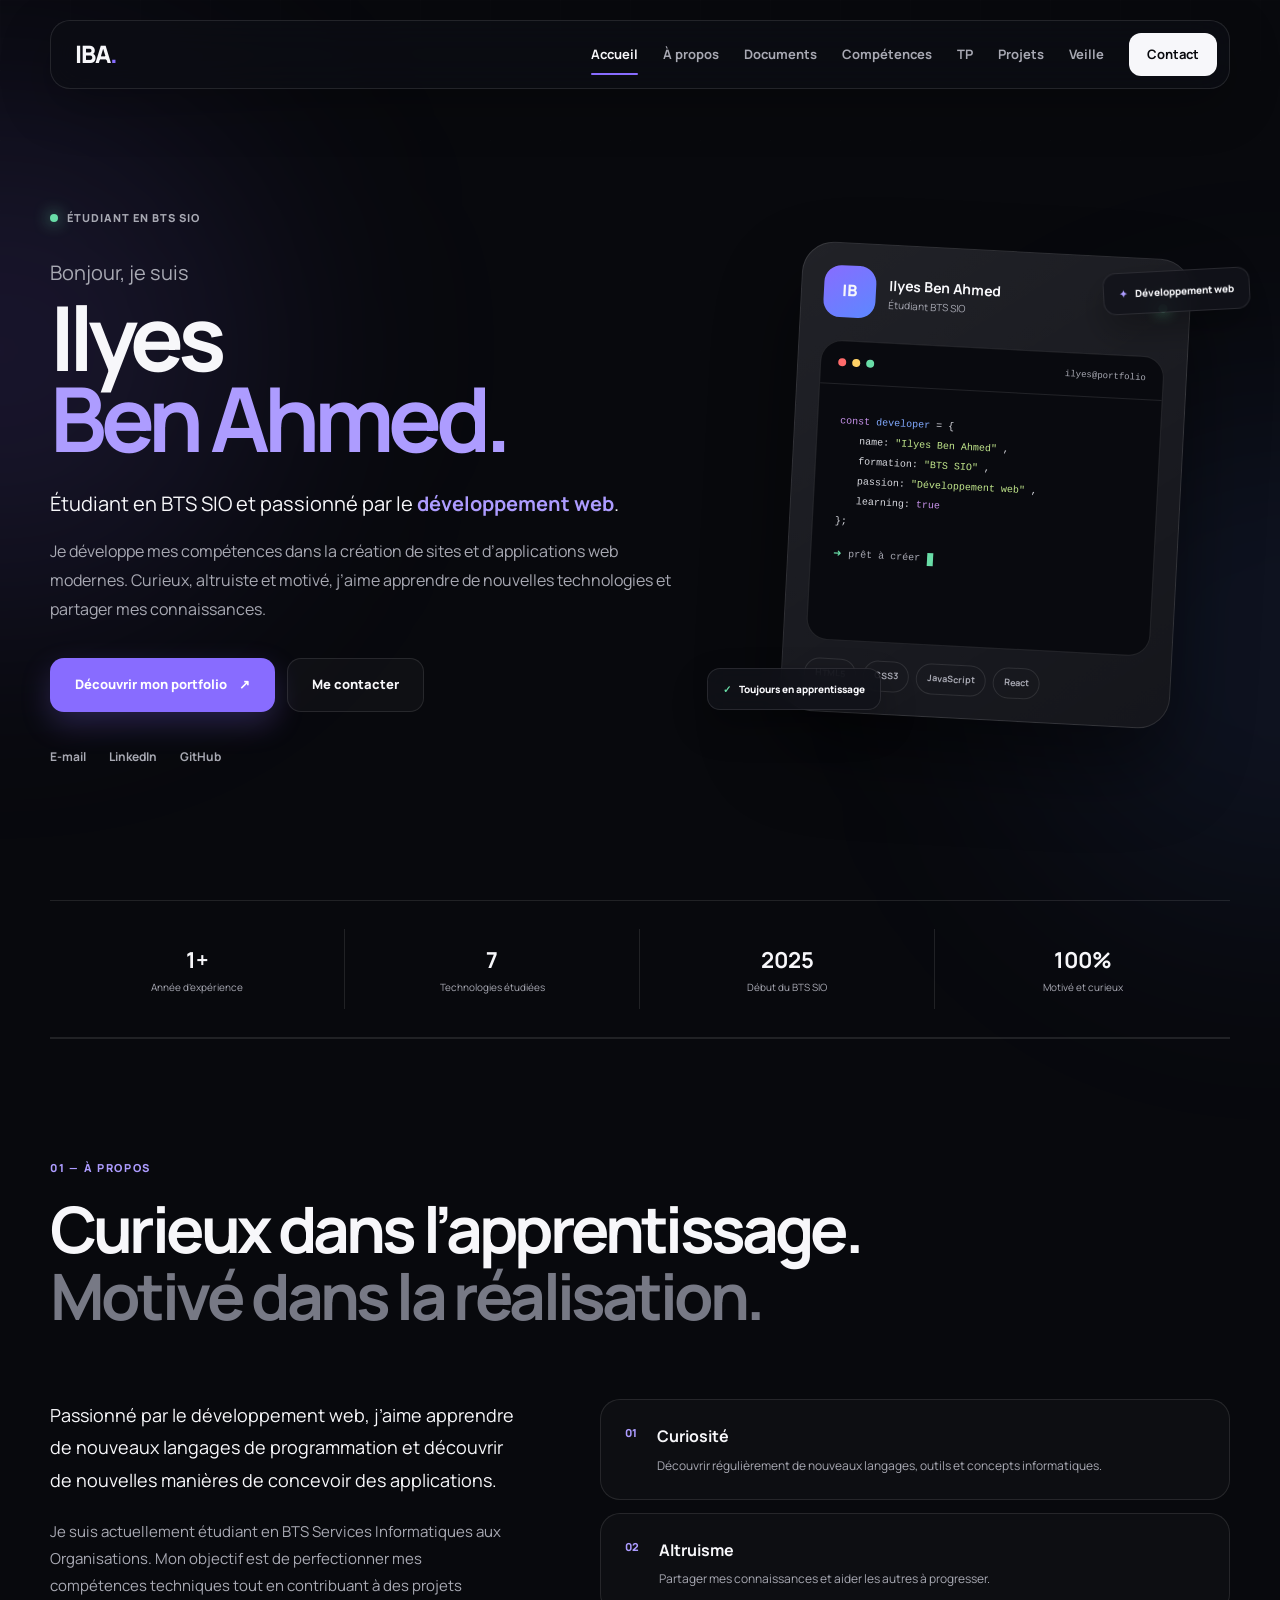
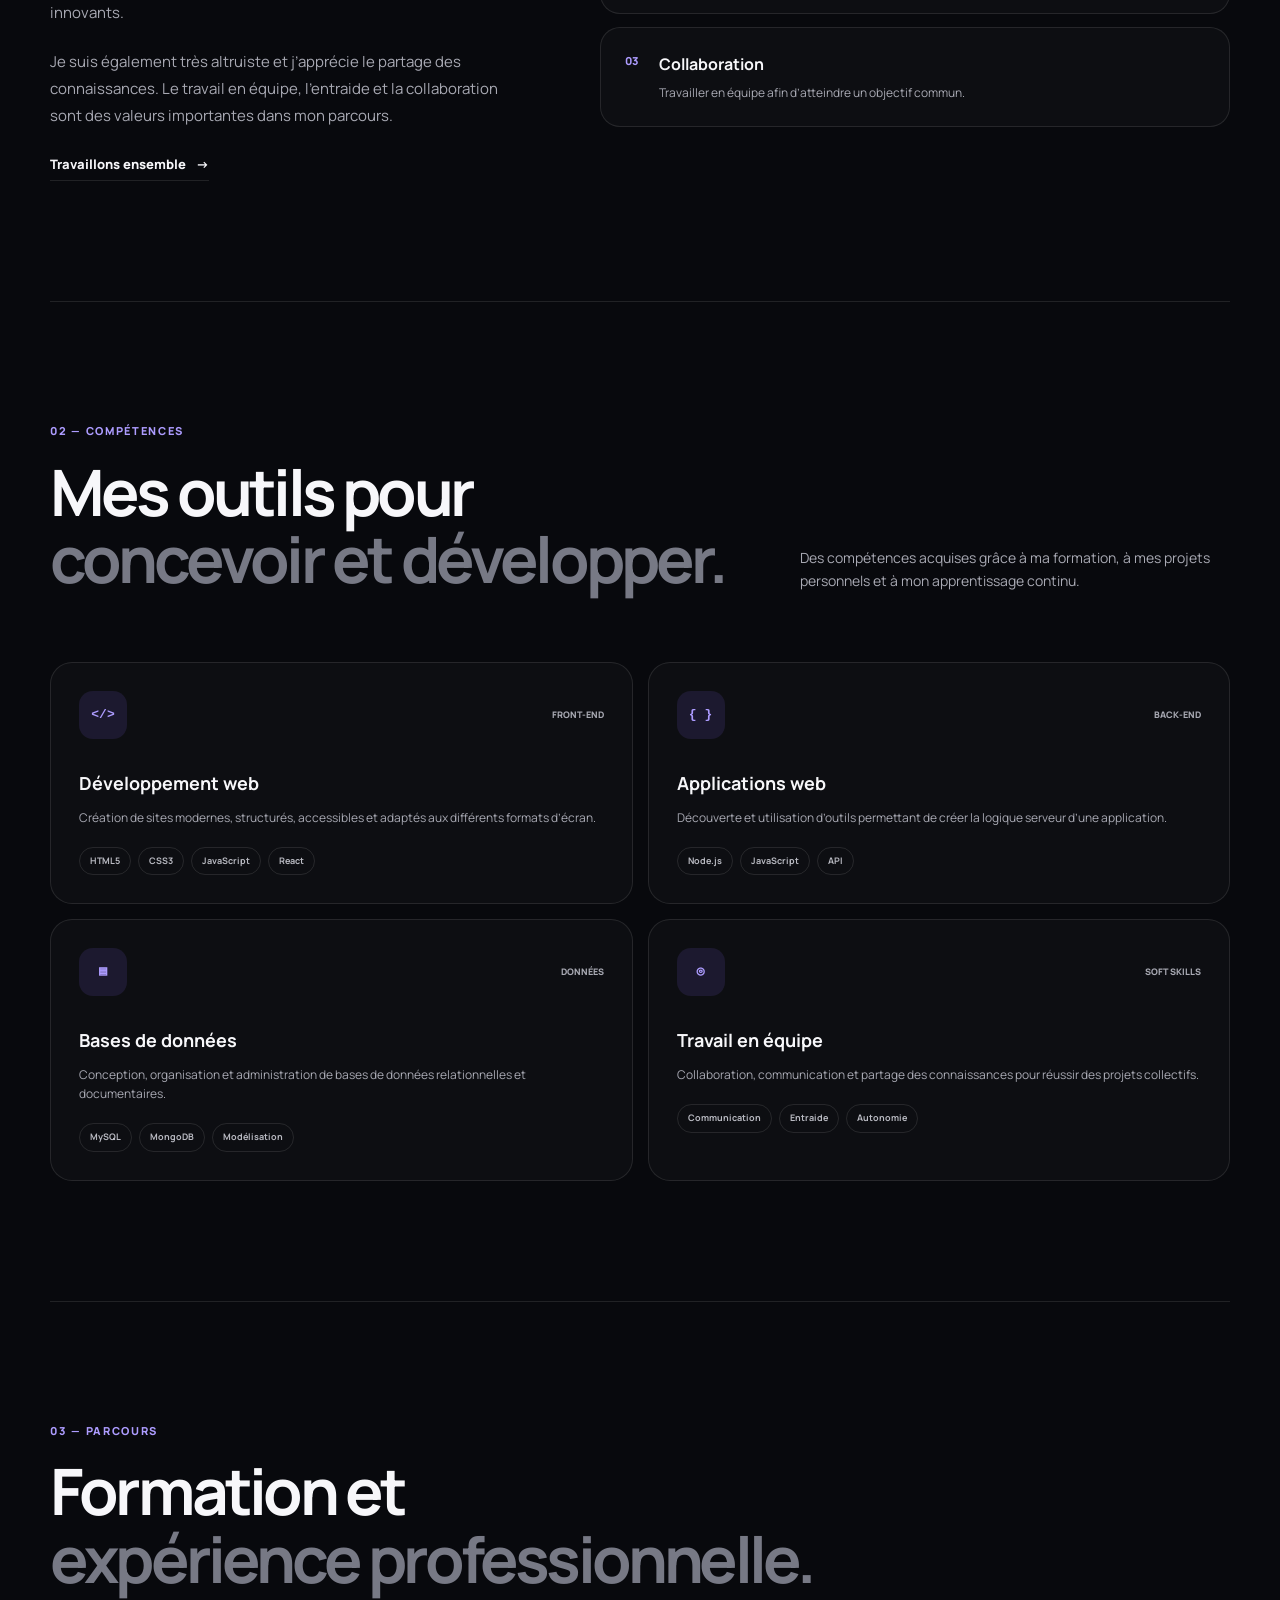
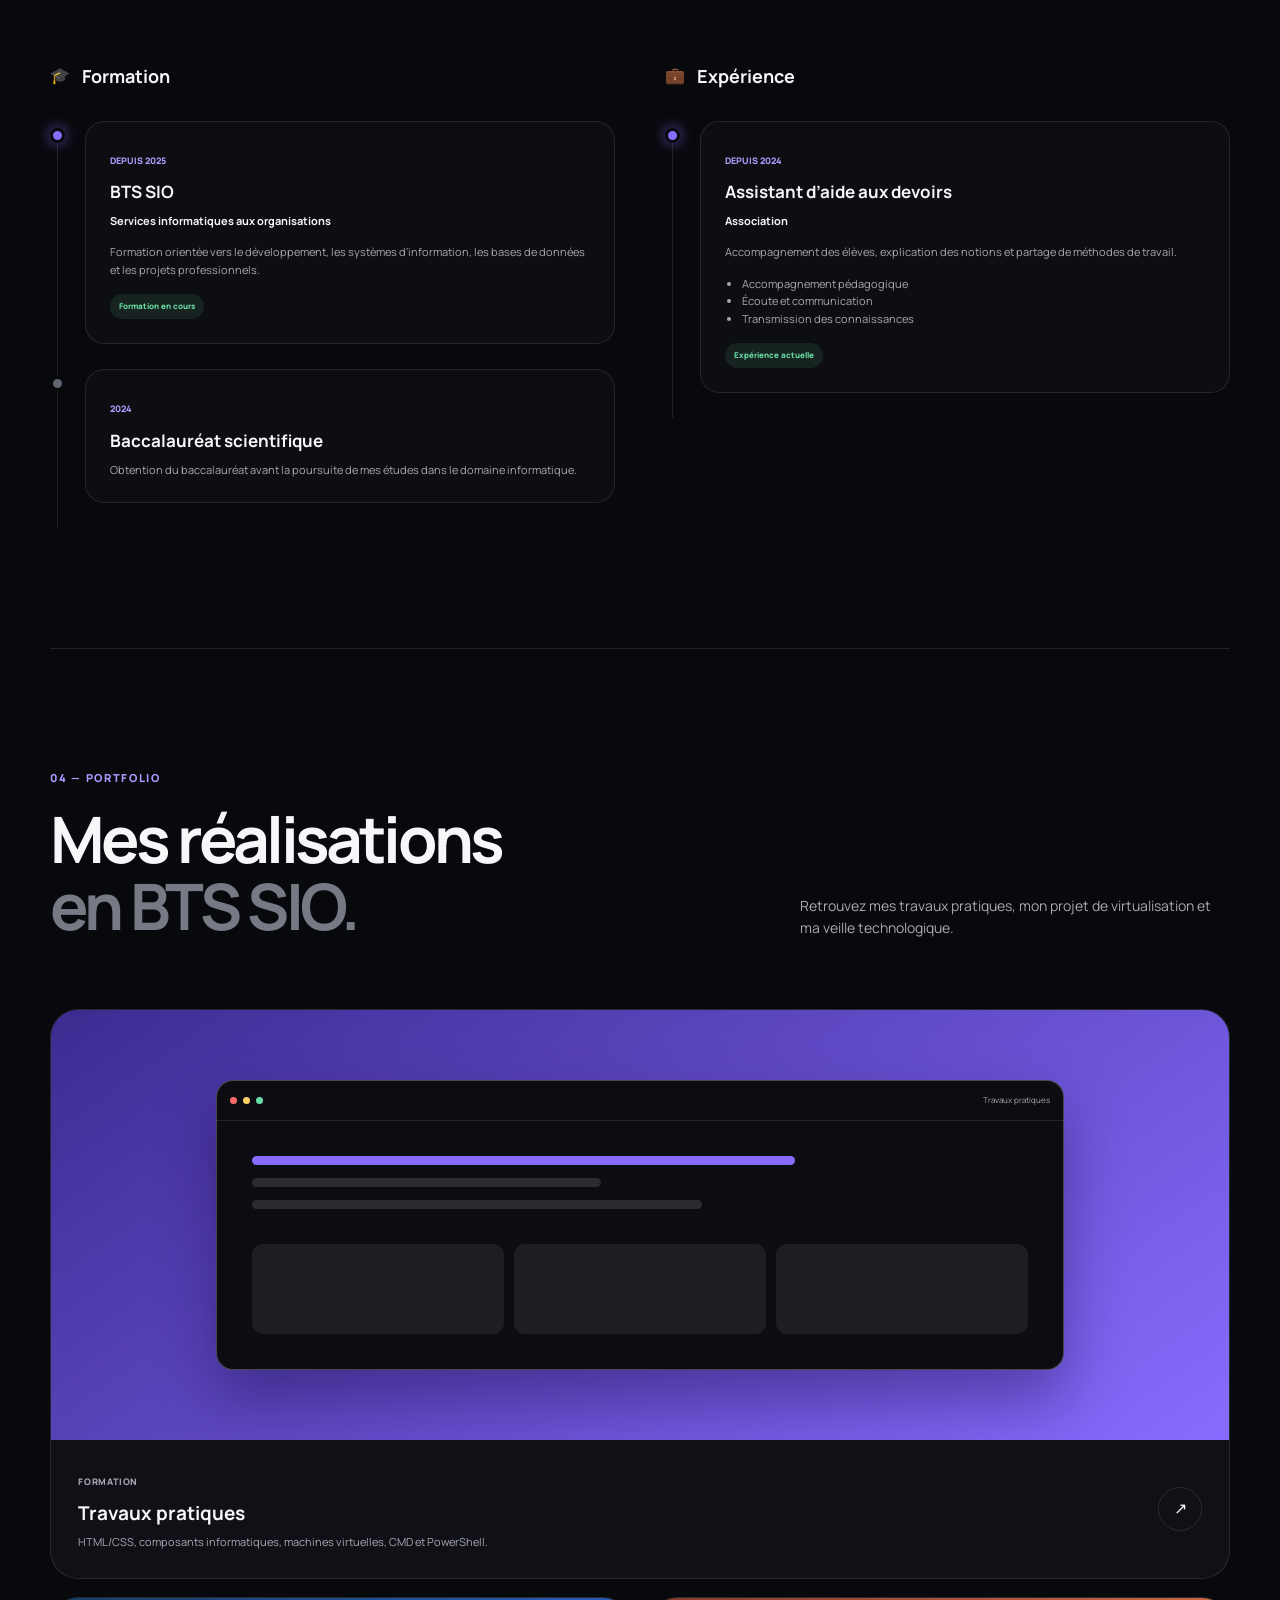
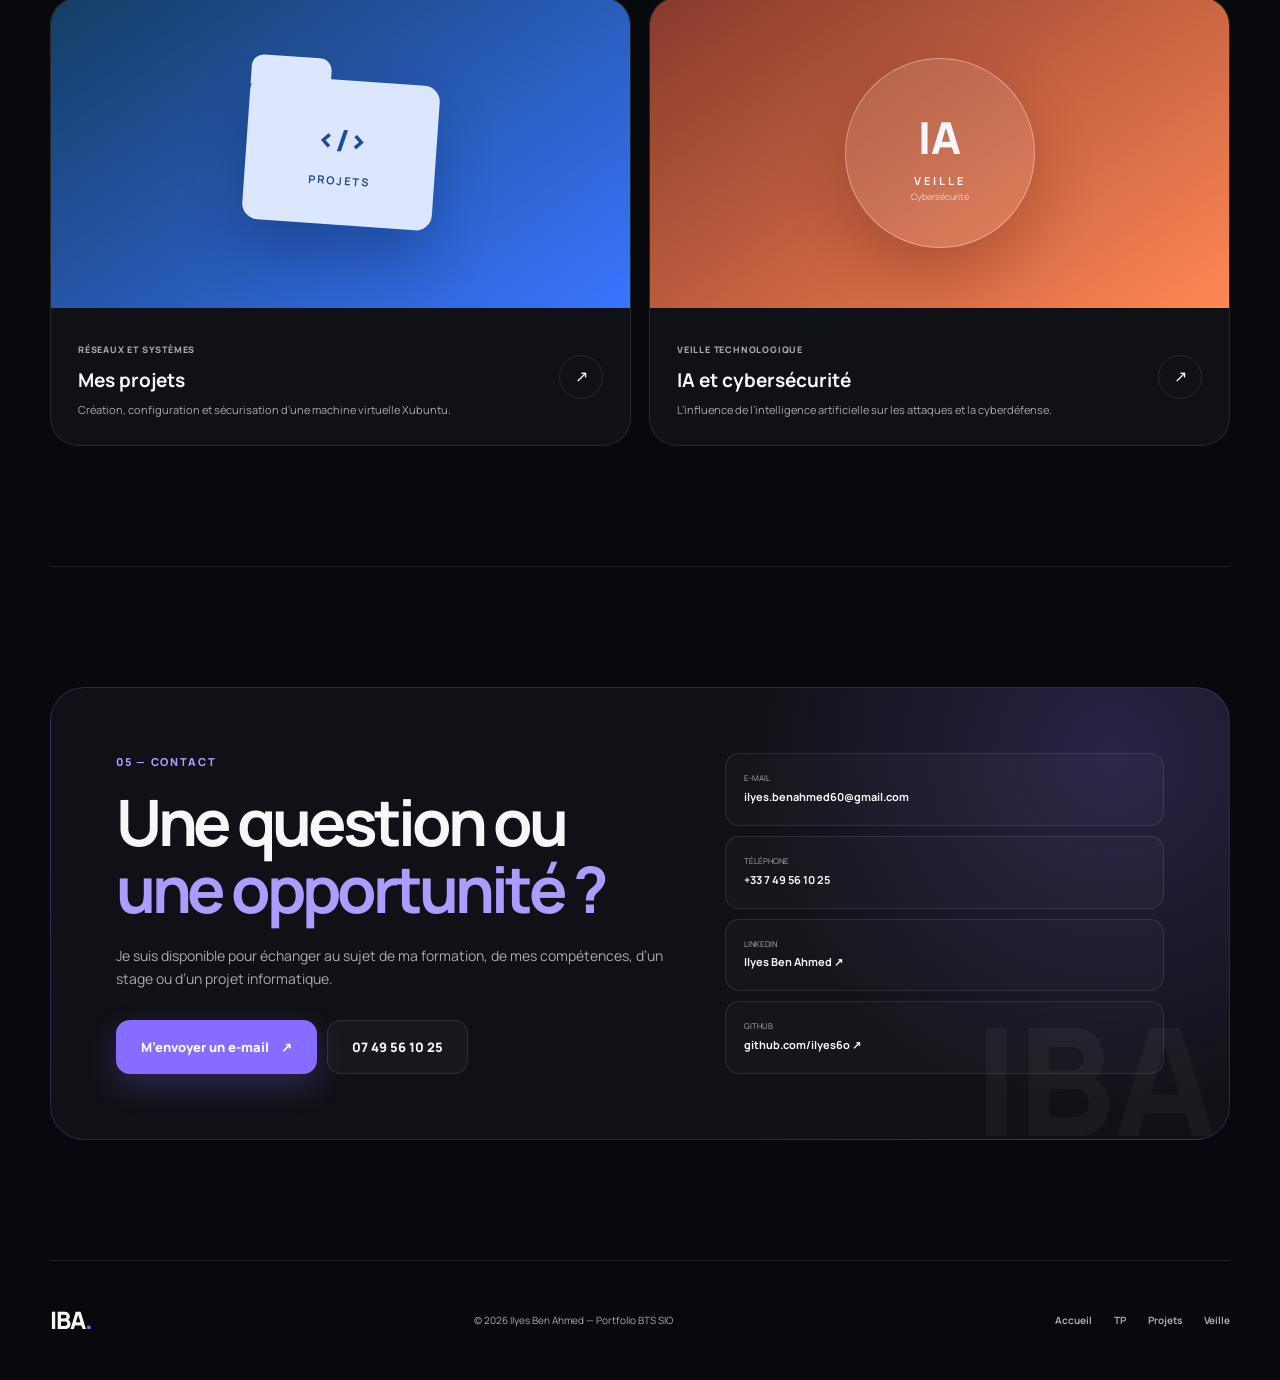
==== accueil.html @ b3ee45bb "Add files via upload" ====
<!DOCTYPE html>
<html lang="fr">
<head>
    <meta charset="UTF-8">

    <meta
        name="viewport"
        content="width=device-width, initial-scale=1.0"
    >

    <meta
        name="description"
        content="Portfolio d'Ilyes Ben Ahmed, étudiant en BTS SIO, passionné par le développement web, les systèmes et les réseaux."
    >

    <meta name="author" content="Ilyes Ben Ahmed">

    <title>Ilyes Ben Ahmed — Portfolio BTS SIO</title>

    <link rel="preconnect" href="https://fonts.googleapis.com">
    <link rel="preconnect" href="https://fonts.gstatic.com" crossorigin>

    <link
        href="https://fonts.googleapis.com/css2?family=Manrope:wght@400;500;600;700;800&display=swap"
        rel="stylesheet"
    >

    <link rel="stylesheet" href="style.css">
</head>

<body class="page-home">

    <div class="background-grid" aria-hidden="true"></div>
    <div class="background-glow glow-one" aria-hidden="true"></div>
    <div class="background-glow glow-two" aria-hidden="true"></div>

    <!-- Navigation -->
    <header class="header">
        <a
            href="accueil.html#accueil"
            class="logo"
            aria-label="Retour à l'accueil"
        >
            IBA<span>.</span>
        </a>

        <nav class="navigation" aria-label="Navigation principale">
            <a href="accueil.html#accueil" class="active">Accueil</a>
            <a href="accueil.html#apropos">À propos</a>
            <a href="accueil.html#documents">Documents</a>
            <a href="accueil.html#competences">Compétences</a>
            <a href="tp.html">TP</a>
            <a href="projet.html">Projets</a>
            <a href="veille.html">Veille</a>

            <a href="accueil.html#contact" class="nav-contact">
                Contact
            </a>
        </nav>
    </header>

    <main>

        <!-- Accueil -->
        <section class="hero" id="accueil">
            <div class="hero-content">

                <div class="availability">
                    <span class="availability-dot"></span>
                    Étudiant en BTS SIO
                </div>

                <p class="hero-introduction">Bonjour, je suis</p>

                <h1>
                    Ilyes
                    <span>Ben Ahmed.</span>
                </h1>

                <p class="hero-subtitle">
                    Étudiant en BTS SIO et passionné par le
                    <strong>développement web</strong>.
                </p>

                <p class="hero-description">
                    Je développe mes compétences dans la création de sites
                    et d’applications web modernes. Curieux, altruiste et
                    motivé, j’aime apprendre de nouvelles technologies et
                    partager mes connaissances.
                </p>

                <div class="hero-actions">
                    <a
                        href="accueil.html#portfolio"
                        class="button button-primary"
                    >
                        Découvrir mon portfolio
                        <span aria-hidden="true">↗</span>
                    </a>

                    <a
                        href="accueil.html#contact"
                        class="button button-secondary"
                    >
                        Me contacter
                    </a>
                </div>

                <div class="hero-socials">
                    <a href="mailto:ilyes.benahmed60@gmail.com">
                        E-mail
                    </a>

                    <a
                        href="https://www.linkedin.com/in/ilyes-ben-ahmed-2639a6388/"
                        target="_blank"
                        rel="noopener noreferrer"
                    >
                        LinkedIn
                    </a>

                    <a
                        href="https://github.com/ilyes6o"
                        target="_blank"
                        rel="noopener noreferrer"
                    >
                        GitHub
                    </a>
                </div>
            </div>

            <div class="hero-visual" aria-hidden="true">

                <div class="floating-label floating-label-top">
                    <span>✦</span>
                    Développement web
                </div>

                <div class="profile-card">
                    <div class="profile-card-header">
                        <div class="profile-avatar">IB</div>

                        <div>
                            <strong>Ilyes Ben Ahmed</strong>
                            <span>Étudiant BTS SIO</span>
                        </div>

                        <div class="profile-status"></div>
                    </div>

                    <div class="terminal">
                        <div class="terminal-header">
                            <div class="terminal-dots">
                                <i></i>
                                <i></i>
                                <i></i>
                            </div>

                            <span>ilyes@portfolio</span>
                        </div>

                        <div class="terminal-content">
                            <p>
                                <span class="terminal-purple">const</span>
                                <span class="terminal-blue">developer</span>
                                = {
                            </p>

                            <p class="terminal-indent">
                                name:
                                <span class="terminal-green">
                                    "Ilyes Ben Ahmed"
                                </span>,
                            </p>

                            <p class="terminal-indent">
                                formation:
                                <span class="terminal-green">
                                    "BTS SIO"
                                </span>,
                            </p>

                            <p class="terminal-indent">
                                passion:
                                <span class="terminal-green">
                                    "Développement web"
                                </span>,
                            </p>

                            <p class="terminal-indent">
                                learning:
                                <span class="terminal-purple">true</span>
                            </p>

                            <p>};</p>

                            <p class="terminal-command">
                                <span>➜</span>
                                prêt à créer
                                <i></i>
                            </p>
                        </div>
                    </div>

                    <div class="profile-technologies">
                        <span>HTML5</span>
                        <span>CSS3</span>
                        <span>JavaScript</span>
                        <span>React</span>
                    </div>
                </div>

                <div class="floating-label floating-label-bottom">
                    <span>✓</span>
                    Toujours en apprentissage
                </div>
            </div>
        </section>

        <!-- Statistiques -->
        <section class="statistics" aria-label="Quelques informations">
            <article>
                <strong>1+</strong>
                <span>Année d’expérience</span>
            </article>

            <article>
                <strong>7</strong>
                <span>Technologies étudiées</span>
            </article>

            <article>
                <strong>2025</strong>
                <span>Début du BTS SIO</span>
            </article>

            <article>
                <strong>100%</strong>
                <span>Motivé et curieux</span>
            </article>
        </section>

        <!-- À propos -->
        <section class="section about" id="apropos">
            <div class="section-header">
                <p class="section-number">01 — À propos</p>

                <h2>
                    Curieux dans l’apprentissage.<br>
                    <span>Motivé dans la réalisation.</span>
                </h2>
            </div>

            <div class="about-layout">
                <div class="about-content">
                    <p class="about-highlight">
                        Passionné par le développement web, j’aime apprendre
                        de nouveaux langages de programmation et découvrir
                        de nouvelles manières de concevoir des applications.
                    </p>

                    <p>
                        Je suis actuellement étudiant en BTS Services
                        Informatiques aux Organisations. Mon objectif est de
                        perfectionner mes compétences techniques tout en
                        contribuant à des projets innovants.
                    </p>

                    <p>
                        Je suis également très altruiste et j’apprécie le
                        partage des connaissances. Le travail en équipe,
                        l’entraide et la collaboration sont des valeurs
                        importantes dans mon parcours.
                    </p>

                    <a
                        href="accueil.html#contact"
                        class="text-link"
                    >
                        Travaillons ensemble
                        <span aria-hidden="true">→</span>
                    </a>
                </div>

                <div class="about-values">
                    <article class="value-card">
                        <span class="value-icon">01</span>

                        <div>
                            <h3>Curiosité</h3>
                            <p>
                                Découvrir régulièrement de nouveaux langages,
                                outils et concepts informatiques.
                            </p>
                        </div>
                    </article>

                    <article class="value-card">
                        <span class="value-icon">02</span>

                        <div>
                            <h3>Altruisme</h3>
                            <p>
                                Partager mes connaissances et aider les autres
                                à progresser.
                            </p>
                        </div>
                    </article>

                    <article class="value-card">
                        <span class="value-icon">03</span>

                        <div>
                            <h3>Collaboration</h3>
                            <p>
                                Travailler en équipe afin d’atteindre un
                                objectif commun.
                            </p>
                        </div>
                    </article>
                </div>
            </div>
        </section>
                

        <!-- Compétences -->
        <section class="section skills-section" id="competences">
            <div class="section-header section-header-row">
                <div>
                    <p class="section-number">02 — Compétences</p>

                    <h2>
                        Mes outils pour<br>
                        <span>concevoir et développer.</span>
                    </h2>
                </div>

                <p class="section-description">
                    Des compétences acquises grâce à ma formation, à mes
                    projets personnels et à mon apprentissage continu.
                </p>
            </div>

            <div class="skills-grid">
                <article class="skill-card">
                    <div class="skill-card-top">
                        <span class="skill-icon">&lt;/&gt;</span>
                        <span class="skill-level">Front-end</span>
                    </div>

                    <h3>Développement web</h3>

                    <p>
                        Création de sites modernes, structurés, accessibles
                        et adaptés aux différents formats d’écran.
                    </p>

                    <div class="skill-tags">
                        <span>HTML5</span>
                        <span>CSS3</span>
                        <span>JavaScript</span>
                        <span>React</span>
                    </div>
                </article>

                <article class="skill-card">
                    <div class="skill-card-top">
                        <span class="skill-icon">{ }</span>
                        <span class="skill-level">Back-end</span>
                    </div>

                    <h3>Applications web</h3>

                    <p>
                        Découverte et utilisation d’outils permettant de créer
                        la logique serveur d’une application.
                    </p>

                    <div class="skill-tags">
                        <span>Node.js</span>
                        <span>JavaScript</span>
                        <span>API</span>
                    </div>
                </article>

                <article class="skill-card">
                    <div class="skill-card-top">
                        <span class="skill-icon">▤</span>
                        <span class="skill-level">Données</span>
                    </div>

                    <h3>Bases de données</h3>

                    <p>
                        Conception, organisation et administration de bases
                        de données relationnelles et documentaires.
                    </p>

                    <div class="skill-tags">
                        <span>MySQL</span>
                        <span>MongoDB</span>
                        <span>Modélisation</span>
                    </div>
                </article>

                <article class="skill-card">
                    <div class="skill-card-top">
                        <span class="skill-icon">◎</span>
                        <span class="skill-level">Soft skills</span>
                    </div>

                    <h3>Travail en équipe</h3>

                    <p>
                        Collaboration, communication et partage des
                        connaissances pour réussir des projets collectifs.
                    </p>

                    <div class="skill-tags">
                        <span>Communication</span>
                        <span>Entraide</span>
                        <span>Autonomie</span>
                    </div>
                </article>
            </div>
        </section>

        <!-- Parcours -->
        <section class="section journey" id="parcours">
            <div class="section-header">
                <p class="section-number">03 — Parcours</p>

                <h2>
                    Formation et<br>
                    <span>expérience professionnelle.</span>
                </h2>
            </div>

            <div class="journey-grid">
                <div class="journey-column">
                    <div class="journey-title">
                        <span>🎓</span>
                        <h3>Formation</h3>
                    </div>

                    <div class="timeline">
                        <article class="timeline-item timeline-current">
                            <div class="timeline-marker"></div>

                            <div class="timeline-card">
                                <span class="timeline-date">
                                    Depuis 2025
                                </span>

                                <h4>BTS SIO</h4>

                                <p class="timeline-location">
                                    Services informatiques aux organisations
                                </p>

                                <p>
                                    Formation orientée vers le développement,
                                    les systèmes d’information, les bases de
                                    données et les projets professionnels.
                                </p>

                                <span class="current-badge">
                                    Formation en cours
                                </span>
                            </div>
                        </article>

                        <article class="timeline-item">
                            <div class="timeline-marker"></div>

                            <div class="timeline-card">
                                <span class="timeline-date">2024</span>

                                <h4>Baccalauréat scientifique</h4>

                                <p>
                                    Obtention du baccalauréat avant la
                                    poursuite de mes études dans le domaine
                                    informatique.
                                </p>
                            </div>
                        </article>
                    </div>
                </div>

                <div class="journey-column">
                    <div class="journey-title">
                        <span>💼</span>
                        <h3>Expérience</h3>
                    </div>

                    <div class="timeline">
                        <article class="timeline-item timeline-current">
                            <div class="timeline-marker"></div>

                            <div class="timeline-card">
                                <span class="timeline-date">
                                    Depuis 2024
                                </span>

                                <h4>Assistant d’aide aux devoirs</h4>

                                <p class="timeline-location">
                                    Association
                                </p>

                                <p>
                                    Accompagnement des élèves, explication des
                                    notions et partage de méthodes de travail.
                                </p>

                                <ul class="timeline-list">
                                    <li>Accompagnement pédagogique</li>
                                    <li>Écoute et communication</li>
                                    <li>Transmission des connaissances</li>
                                </ul>

                                <span class="current-badge">
                                    Expérience actuelle
                                </span>
                            </div>
                        </article>
                    </div>
                </div>
            </div>
        </section>

        <!-- Portfolio -->
        <section class="section portfolio" id="portfolio">
            <div class="section-header section-header-row">
                <div>
                    <p class="section-number">04 — Portfolio</p>

                    <h2>
                        Mes réalisations<br>
                        <span>en BTS SIO.</span>
                    </h2>
                </div>

                <p class="section-description">
                    Retrouvez mes travaux pratiques, mon projet de
                    virtualisation et ma veille technologique.
                </p>
            </div>

            <div class="portfolio-grid">

                <a
                    href="tp.html"
                    class="portfolio-card featured-card"
                >
                    <div class="portfolio-visual visual-purple">
                        <div class="browser-mockup">
                            <div class="browser-bar">
                                <div>
                                    <i></i>
                                    <i></i>
                                    <i></i>
                                </div>

                                <span>Travaux pratiques</span>
                            </div>

                            <div class="browser-content">
                                <div class="code-line code-line-1"></div>
                                <div class="code-line code-line-2"></div>
                                <div class="code-line code-line-3"></div>

                                <div class="browser-blocks">
                                    <div></div>
                                    <div></div>
                                    <div></div>
                                </div>
                            </div>
                        </div>
                    </div>

                    <div class="portfolio-card-content">
                        <div>
                            <span class="portfolio-category">
                                Formation
                            </span>

                            <h3>Travaux pratiques</h3>

                            <p>
                                HTML/CSS, composants informatiques, machines
                                virtuelles, CMD et PowerShell.
                            </p>
                        </div>

                        <span class="portfolio-arrow" aria-hidden="true">
                            ↗
                        </span>
                    </div>
                </a>

                <a href="projet.html" class="portfolio-card">
                    <div class="portfolio-visual visual-blue">
                        <div class="project-folder">
                            <div class="folder-tab"></div>
                            <span>&lt;/&gt;</span>
                            <strong>PROJETS</strong>
                        </div>
                    </div>

                    <div class="portfolio-card-content">
                        <div>
                            <span class="portfolio-category">
                                Réseaux et systèmes
                            </span>

                            <h3>Mes projets</h3>

                            <p>
                                Création, configuration et sécurisation d’une
                                machine virtuelle Xubuntu.
                            </p>
                        </div>

                        <span class="portfolio-arrow" aria-hidden="true">
                            ↗
                        </span>
                    </div>
                </a>

                <a href="veille.html" class="portfolio-card">
                    <div class="portfolio-visual visual-orange">
                        <div class="stage-visual">
                            <span>IA</span>
                            <strong>VEILLE</strong>
                            <small>Cybersécurité</small>
                        </div>
                    </div>

                    <div class="portfolio-card-content">
                        <div>
                            <span class="portfolio-category">
                                Veille technologique
                            </span>

                            <h3>IA et cybersécurité</h3>

                            <p>
                                L’influence de l’intelligence artificielle sur
                                les attaques et la cyberdéfense.
                            </p>
                        </div>

                        <span class="portfolio-arrow" aria-hidden="true">
                            ↗
                        </span>
                    </div>
                </a>
            </div>
        </section>

        <!-- Contact -->
        <section class="section contact" id="contact">
            <div class="contact-card">
                <div class="contact-content">
                    <p class="section-number">05 — Contact</p>

                    <h2>
                        Une question ou<br>
                        <span>une opportunité ?</span>
                    </h2>

                    <p>
                        Je suis disponible pour échanger au sujet de ma
                        formation, de mes compétences, d’un stage ou d’un
                        projet informatique.
                    </p>

                    <div class="contact-actions">
                        <a
                            href="mailto:ilyes.benahmed60@gmail.com"
                            class="button button-primary"
                        >
                            M’envoyer un e-mail
                            <span aria-hidden="true">↗</span>
                        </a>

                        <a
                            href="tel:+33749561025"
                            class="button button-secondary"
                        >
                            07 49 56 10 25
                        </a>
                    </div>
                </div>

                <div class="contact-information">
                    <article>
                        <span>E-mail</span>
                        <a href="mailto:ilyes.benahmed60@gmail.com">
                            ilyes.benahmed60@gmail.com
                        </a>
                    </article>

                    <article>
                        <span>Téléphone</span>
                        <a href="tel:+33749561025">
                            +33 7 49 56 10 25
                        </a>
                    </article>

                    <article>
                        <span>LinkedIn</span>
                        <a
                            href="https://www.linkedin.com/in/ilyes-ben-ahmed-2639a6388/"
                            target="_blank"
                            rel="noopener noreferrer"
                        >
                            Ilyes Ben Ahmed ↗
                        </a>
                    </article>

                    <article>
                        <span>GitHub</span>
                        <a
                            href="https://github.com/ilyes6o"
                            target="_blank"
                            rel="noopener noreferrer"
                        >
                            github.com/ilyes6o ↗
                        </a>
                    </article>
                </div>

                <div class="contact-decoration" aria-hidden="true">
                    IBA.
                </div>
            </div>
        </section>
    </main>

    <footer class="footer">
        <a href="accueil.html#accueil" class="logo">
            IBA<span>.</span>
        </a>

        <p>© 2026 Ilyes Ben Ahmed — Portfolio BTS SIO</p>

        <div class="footer-links">
            <a href="accueil.html">Accueil</a>
            <a href="tp.html">TP</a>
            <a href="projet.html">Projets</a>
            <a href="veille.html">Veille</a>
        </div>
    </footer>

</body>
</html>
---- style.css ----
/* ==================================================
   VARIABLES ET RESET
================================================== */

:root {
    --background: #08090d;
    --surface: #101117;
    --surface-light: #161821;
    --surface-hover: #1c1e29;
    --text: #f7f7fa;
    --muted: #a8a9b3;
    --border: rgba(255, 255, 255, 0.1);
    --primary: #886cff;
    --primary-light: #ad9cff;
    --blue: #5c88ff;
    --green: #69dda7;
    --orange: #ff8755;
    --container: 1180px;
}

* {
    box-sizing: border-box;
    margin: 0;
    padding: 0;
}

html {
    scroll-behavior: smooth;
    scroll-padding-top: 120px;
}

body {
    min-height: 100vh;
    overflow-x: hidden;
    background: var(--background);
    color: var(--text);
    font-family: "Manrope", sans-serif;
    line-height: 1.6;
}

a {
    color: inherit;
    text-decoration: none;
}

button,
a {
    -webkit-tap-highlight-color: transparent;
}

::selection {
    background: var(--primary);
    color: white;
}

/* ==================================================
   ARRIÈRE-PLAN
================================================== */

.background-grid {
    position: fixed;
    z-index: -3;
    inset: 0;
    opacity: 0.35;
    background-image:
        linear-gradient(
            rgba(255, 255, 255, 0.025) 1px,
            transparent 1px
        ),
        linear-gradient(
            90deg,
            rgba(255, 255, 255, 0.025) 1px,
            transparent 1px
        );
    background-size: 70px 70px;
    mask-image:
        linear-gradient(to bottom, black, transparent 80%);
    pointer-events: none;
}

.background-glow {
    position: fixed;
    z-index: -2;
    border-radius: 50%;
    filter: blur(130px);
    pointer-events: none;
}

.glow-one {
    top: 100px;
    left: -250px;
    width: 500px;
    height: 500px;
    background: rgba(136, 108, 255, 0.14);
}

.glow-two {
    right: -250px;
    bottom: 0;
    width: 500px;
    height: 500px;
    background: rgba(92, 136, 255, 0.09);
}

/* ==================================================
   NAVIGATION
================================================== */

.header {
    position: fixed;
    z-index: 1000;
    top: 20px;
    left: 50%;
    display: flex;
    width: min(calc(100% - 40px), var(--container));
    align-items: center;
    justify-content: space-between;
    padding: 12px 12px 12px 24px;
    border: 1px solid var(--border);
    border-radius: 20px;
    background: rgba(13, 14, 20, 0.76);
    box-shadow: 0 16px 50px rgba(0, 0, 0, 0.25);
    backdrop-filter: blur(18px);
    transform: translateX(-50%);
}

.logo {
    font-size: 24px;
    font-weight: 800;
    letter-spacing: -1px;
}

.logo span {
    color: var(--primary);
}

.navigation {
    display: flex;
    align-items: center;
    gap: 25px;
}

.navigation a {
    position: relative;
    color: var(--muted);
    font-size: 13px;
    font-weight: 700;
    transition: color 0.25s ease;
}

.navigation a:hover,
.navigation a.active {
    color: var(--text);
}

.navigation a.active::after {
    position: absolute;
    right: 0;
    bottom: -10px;
    left: 0;
    height: 2px;
    border-radius: 10px;
    background: var(--primary);
    content: "";
}

.navigation .nav-contact {
    padding: 11px 18px;
    border-radius: 12px;
    background: var(--text);
    color: var(--background);
}

.navigation .nav-contact:hover {
    color: var(--background);
    opacity: 0.88;
}

.navigation .nav-contact::after {
    display: none;
}

/* ==================================================
   BOUTONS ET ÉLÉMENTS COMMUNS
================================================== */

.button {
    display: inline-flex;
    min-height: 54px;
    align-items: center;
    justify-content: center;
    gap: 12px;
    padding: 0 24px;
    border: 1px solid transparent;
    border-radius: 14px;
    font-size: 13px;
    font-weight: 800;
    transition:
        transform 0.25s ease,
        background 0.25s ease,
        border-color 0.25s ease;
}

.button:hover {
    transform: translateY(-3px);
}

.button-primary {
    background: var(--primary);
    box-shadow: 0 12px 30px rgba(136, 108, 255, 0.24);
    color: white;
}

.button-primary:hover {
    background: #977fff;
}

.button-secondary {
    border-color: var(--border);
    background: rgba(255, 255, 255, 0.03);
}

.button-secondary:hover {
    border-color: rgba(255, 255, 255, 0.22);
    background: rgba(255, 255, 255, 0.07);
}

.section {
    width: min(calc(100% - 40px), var(--container));
    margin: 0 auto;
    padding: 120px 0;
    border-top: 1px solid var(--border);
}

.section-number {
    margin-bottom: 18px;
    color: var(--primary-light);
    font-size: 11px;
    font-weight: 800;
    letter-spacing: 1.7px;
    text-transform: uppercase;
}

.section-header h2,
.inner-heading h2 {
    font-size: clamp(40px, 5vw, 68px);
    font-weight: 700;
    letter-spacing: -3.8px;
    line-height: 1.05;
}

.section-header h2 span,
.inner-heading h2 span {
    color: #777985;
}

.section-header-row {
    display: flex;
    align-items: end;
    justify-content: space-between;
    gap: 60px;
}

.section-description {
    max-width: 430px;
    color: var(--muted);
    font-size: 14px;
}

.text-link {
    display: inline-flex;
    align-items: center;
    gap: 10px;
    padding-bottom: 5px;
    border-bottom: 1px solid var(--border);
    font-size: 13px;
    font-weight: 800;
}

/* ==================================================
   PAGE D’ACCUEIL — HERO
================================================== */

.hero {
    position: relative;
    display: grid;
    width: min(calc(100% - 40px), var(--container));
    min-height: 100vh;
    margin: 0 auto;
    padding: 170px 0 100px;
    grid-template-columns: 1.12fr 0.88fr;
    align-items: center;
    gap: 70px;
}

.availability {
    display: inline-flex;
    margin-bottom: 30px;
    align-items: center;
    gap: 9px;
    color: var(--muted);
    font-size: 11px;
    font-weight: 800;
    letter-spacing: 1px;
    text-transform: uppercase;
}

.availability-dot {
    width: 8px;
    height: 8px;
    border-radius: 50%;
    background: var(--green);
    box-shadow: 0 0 16px var(--green);
}

.hero-introduction {
    margin-bottom: 8px;
    color: var(--muted);
    font-size: 20px;
}

.hero h1 {
    font-size: clamp(64px, 7vw, 105px);
    font-weight: 700;
    letter-spacing: -6px;
    line-height: 0.9;
}

.hero h1 span {
    display: block;
    color: var(--primary-light);
}

.hero-subtitle {
    margin-top: 30px;
    font-size: 20px;
}

.hero-subtitle strong {
    color: var(--primary-light);
}

.hero-description {
    max-width: 650px;
    margin-top: 17px;
    color: var(--muted);
    font-size: 16px;
    line-height: 1.8;
}

.hero-actions {
    display: flex;
    margin-top: 34px;
    flex-wrap: wrap;
    gap: 12px;
}

.hero-socials {
    display: flex;
    margin-top: 35px;
    gap: 23px;
}

.hero-socials a {
    color: var(--muted);
    font-size: 12px;
    font-weight: 700;
}

.hero-socials a:hover {
    color: var(--text);
}

.hero-visual {
    position: relative;
    display: flex;
    min-height: 540px;
    align-items: center;
    justify-content: center;
}

.profile-card {
    width: min(100%, 390px);
    padding: 22px;
    border: 1px solid var(--border);
    border-radius: 32px;
    background:
        linear-gradient(
            145deg,
            rgba(255, 255, 255, 0.07),
            rgba(255, 255, 255, 0.02)
        ),
        var(--surface);
    box-shadow: 0 40px 80px rgba(0, 0, 0, 0.45);
    transform: rotate(3deg);
}

.profile-card-header {
    display: flex;
    align-items: center;
    gap: 13px;
}

.profile-avatar {
    display: grid;
    width: 52px;
    height: 52px;
    place-items: center;
    border-radius: 17px;
    background: linear-gradient(145deg, var(--primary), var(--blue));
    font-weight: 800;
}

.profile-card-header > div:nth-child(2) {
    display: flex;
    flex: 1;
    flex-direction: column;
}

.profile-card-header strong {
    font-size: 14px;
}

.profile-card-header span {
    color: var(--muted);
    font-size: 10px;
}

.profile-status {
    width: 9px;
    height: 9px;
    border-radius: 50%;
    background: var(--green);
    box-shadow: 0 0 14px var(--green);
}

.terminal {
    margin-top: 23px;
    overflow: hidden;
    border: 1px solid var(--border);
    border-radius: 21px;
    background: #090a0f;
}

.terminal-header {
    display: flex;
    padding: 14px 17px;
    align-items: center;
    justify-content: space-between;
    border-bottom: 1px solid var(--border);
}

.terminal-header > span {
    color: var(--muted);
    font-family: monospace;
    font-size: 9px;
}

.terminal-dots {
    display: flex;
    gap: 6px;
}

.terminal-dots i {
    width: 8px;
    height: 8px;
    border-radius: 50%;
    background: #ff6b6b;
}

.terminal-dots i:nth-child(2) {
    background: #ffd166;
}

.terminal-dots i:nth-child(3) {
    background: var(--green);
}

.terminal-content {
    min-height: 255px;
    padding: 27px 22px;
    color: #d8d9df;
    font-family: monospace;
    font-size: 10px;
    line-height: 2;
}

.terminal-indent {
    padding-left: 20px;
}

.terminal-purple {
    color: #c792ea;
}

.terminal-blue {
    color: #82aaff;
}

.terminal-green {
    color: #c3e88d;
}

.terminal-command {
    display: flex;
    margin-top: 13px;
    align-items: center;
    gap: 7px;
    color: var(--muted);
}

.terminal-command > span {
    color: var(--green);
}

.terminal-command i {
    width: 6px;
    height: 13px;
    background: var(--green);
    animation: cursor 1s infinite;
}

@keyframes cursor {
    50% {
        opacity: 0;
    }
}

.profile-technologies {
    display: flex;
    margin-top: 18px;
    flex-wrap: wrap;
    gap: 7px;
}

.profile-technologies span {
    padding: 7px 10px;
    border: 1px solid var(--border);
    border-radius: 100px;
    color: var(--muted);
    font-size: 9px;
    font-weight: 700;
}

.floating-label {
    position: absolute;
    z-index: 3;
    display: flex;
    align-items: center;
    gap: 8px;
    padding: 12px 15px;
    border: 1px solid var(--border);
    border-radius: 13px;
    background: rgba(17, 18, 25, 0.85);
    box-shadow: 0 16px 35px rgba(0, 0, 0, 0.3);
    backdrop-filter: blur(12px);
    font-size: 10px;
    font-weight: 800;
}

.floating-label span {
    color: var(--primary-light);
}

.floating-label-top {
    top: 55px;
    right: -20px;
    transform: rotate(-3deg);
}

.floating-label-bottom {
    bottom: 45px;
    left: -35px;
}

.floating-label-bottom span {
    color: var(--green);
}

/* ==================================================
   STATISTIQUES
================================================== */

.statistics {
    display: grid;
    width: min(calc(100% - 40px), var(--container));
    margin: 0 auto;
    padding: 28px 0;
    border-top: 1px solid var(--border);
    border-bottom: 1px solid var(--border);
    grid-template-columns: repeat(4, 1fr);
}

.statistics article {
    display: flex;
    min-height: 80px;
    align-items: center;
    justify-content: center;
    border-right: 1px solid var(--border);
    flex-direction: column;
}

.statistics article:last-child {
    border: 0;
}

.statistics strong {
    font-size: 22px;
}

.statistics span {
    color: var(--muted);
    font-size: 10px;
}

/* ==================================================
   À PROPOS
================================================== */

.about-layout {
    display: grid;
    margin-top: 70px;
    grid-template-columns: 0.85fr 1.15fr;
    gap: 85px;
}

.about-content p {
    margin-bottom: 22px;
    color: var(--muted);
    font-size: 15px;
    line-height: 1.8;
}

.about-content .about-highlight {
    color: var(--text);
    font-size: 18px;
}

.about-values {
    display: flex;
    flex-direction: column;
    gap: 13px;
}

.value-card {
    display: flex;
    padding: 24px;
    align-items: flex-start;
    gap: 20px;
    border: 1px solid var(--border);
    border-radius: 20px;
    background: rgba(255, 255, 255, 0.025);
}

.value-icon {
    color: var(--primary-light);
    font-size: 11px;
    font-weight: 800;
}

.value-card h3 {
    margin-bottom: 6px;
    font-size: 16px;
}

.value-card p {
    color: var(--muted);
    font-size: 12px;
}

/* ==================================================
   COMPÉTENCES
================================================== */

.skills-grid {
    display: grid;
    margin-top: 70px;
    grid-template-columns: repeat(2, 1fr);
    gap: 15px;
}

.skill-card {
    padding: 28px;
    border: 1px solid var(--border);
    border-radius: 22px;
    background: rgba(255, 255, 255, 0.025);
    transition:
        transform 0.3s ease,
        border-color 0.3s ease;
}

.skill-card:hover {
    border-color: rgba(136, 108, 255, 0.4);
    transform: translateY(-5px);
}

.skill-card-top {
    display: flex;
    margin-bottom: 30px;
    align-items: center;
    justify-content: space-between;
}

.skill-icon {
    display: grid;
    width: 48px;
    height: 48px;
    place-items: center;
    border-radius: 14px;
    background: rgba(136, 108, 255, 0.12);
    color: var(--primary-light);
    font-family: monospace;
    font-weight: 800;
}

.skill-level {
    color: var(--muted);
    font-size: 9px;
    font-weight: 800;
    text-transform: uppercase;
}

.skill-card h3 {
    margin-bottom: 10px;
    font-size: 18px;
}

.skill-card > p {
    color: var(--muted);
    font-size: 12px;
}

.skill-tags,
.card-tags {
    display: flex;
    margin-top: 20px;
    flex-wrap: wrap;
    gap: 7px;
}

.skill-tags span,
.card-tags span {
    padding: 6px 10px;
    border: 1px solid var(--border);
    border-radius: 100px;
    color: #b9bac2;
    font-size: 9px;
    font-weight: 700;
}

/* ==================================================
   PARCOURS
================================================== */

.journey-grid {
    display: grid;
    margin-top: 70px;
    grid-template-columns: repeat(2, 1fr);
    gap: 50px;
}

.journey-title {
    display: flex;
    margin-bottom: 30px;
    align-items: center;
    gap: 12px;
}

.journey-title h3 {
    font-size: 18px;
}

.timeline {
    position: relative;
}

.timeline::before {
    position: absolute;
    top: 8px;
    bottom: 0;
    left: 7px;
    width: 1px;
    background: var(--border);
    content: "";
}

.timeline-item {
    position: relative;
    padding: 0 0 25px 35px;
}

.timeline-marker {
    position: absolute;
    z-index: 2;
    top: 7px;
    left: 0;
    width: 15px;
    height: 15px;
    border: 3px solid var(--background);
    border-radius: 50%;
    background: #626470;
}

.timeline-current .timeline-marker {
    background: var(--primary);
    box-shadow: 0 0 14px rgba(136, 108, 255, 0.7);
}

.timeline-card {
    padding: 24px;
    border: 1px solid var(--border);
    border-radius: 19px;
    background: rgba(255, 255, 255, 0.025);
}

.timeline-date {
    color: var(--primary-light);
    font-size: 9px;
    font-weight: 800;
    text-transform: uppercase;
}

.timeline-card h4 {
    margin: 7px 0;
    font-size: 17px;
}

.timeline-location {
    margin-bottom: 13px;
    color: var(--text) !important;
    font-weight: 700;
}

.timeline-card p,
.timeline-list {
    color: var(--muted);
    font-size: 11px;
}

.timeline-list {
    margin: 14px 0 0 17px;
}

.current-badge {
    display: inline-block;
    margin-top: 16px;
    padding: 6px 9px;
    border-radius: 100px;
    background: rgba(105, 221, 167, 0.1);
    color: var(--green);
    font-size: 8px;
    font-weight: 800;
}

/* ==================================================
   PORTFOLIO
================================================== */

.portfolio-grid {
    display: grid;
    margin-top: 70px;
    grid-template-columns: repeat(2, 1fr);
    gap: 18px;
}

.portfolio-card {
    display: block;
    overflow: hidden;
    border: 1px solid var(--border);
    border-radius: 28px;
    background: var(--surface);
    transition:
        transform 0.3s ease,
        border-color 0.3s ease;
}

.portfolio-card:hover {
    border-color: rgba(255, 255, 255, 0.22);
    transform: translateY(-6px);
}

.featured-card {
    grid-column: span 2;
}

.portfolio-visual {
    position: relative;
    display: flex;
    height: 310px;
    overflow: hidden;
    align-items: center;
    justify-content: center;
}

.featured-card .portfolio-visual {
    height: 430px;
}

.visual-purple {
    background: linear-gradient(145deg, #3d2b91, #886cff);
}

.visual-blue {
    background: linear-gradient(145deg, #153d64, #3975ff);
}

.visual-orange {
    background: linear-gradient(145deg, #873a2c, #ff8755);
}

.browser-mockup {
    width: 72%;
    overflow: hidden;
    border: 1px solid rgba(255, 255, 255, 0.25);
    border-radius: 17px;
    background: #0c0d12;
    box-shadow: 0 30px 60px rgba(25, 11, 68, 0.4);
}

.browser-bar {
    display: flex;
    padding: 13px;
    align-items: center;
    justify-content: space-between;
    border-bottom: 1px solid var(--border);
}

.browser-bar > div {
    display: flex;
    gap: 6px;
}

.browser-bar i {
    display: block;
    width: 7px;
    height: 7px;
    border-radius: 50%;
    background: #ff6b6b;
}

.browser-bar i:nth-child(2) {
    background: #ffd166;
}

.browser-bar i:nth-child(3) {
    background: var(--green);
}

.browser-bar span {
    color: var(--muted);
    font-size: 8px;
}

.browser-content {
    padding: 35px;
}

.code-line {
    height: 9px;
    margin-bottom: 13px;
    border-radius: 10px;
    background: rgba(255, 255, 255, 0.13);
}

.code-line-1 {
    width: 70%;
    background: var(--primary);
}

.code-line-2 {
    width: 45%;
}

.code-line-3 {
    width: 58%;
}

.browser-blocks {
    display: grid;
    margin-top: 35px;
    grid-template-columns: repeat(3, 1fr);
    gap: 10px;
}

.browser-blocks div {
    height: 90px;
    border-radius: 11px;
    background: rgba(255, 255, 255, 0.07);
}

.project-folder {
    position: relative;
    display: flex;
    width: 190px;
    height: 145px;
    align-items: center;
    justify-content: center;
    border-radius: 16px;
    background: #dce6ff;
    box-shadow: 0 30px 55px rgba(7, 31, 80, 0.3);
    color: #1f4c99;
    flex-direction: column;
    transform: rotate(4deg);
}

.folder-tab {
    position: absolute;
    top: -20px;
    left: 0;
    width: 80px;
    height: 30px;
    border-radius: 12px 12px 0 0;
    background: #dce6ff;
}

.project-folder span {
    font-size: 30px;
    font-weight: 800;
}

.project-folder strong {
    margin-top: 8px;
    font-size: 11px;
    letter-spacing: 2px;
}

.stage-visual {
    display: flex;
    width: 190px;
    height: 190px;
    align-items: center;
    justify-content: center;
    border: 1px solid rgba(255, 255, 255, 0.35);
    border-radius: 50%;
    background: rgba(255, 255, 255, 0.1);
    box-shadow: 0 30px 60px rgba(80, 20, 7, 0.25);
    flex-direction: column;
}

.stage-visual span {
    font-size: 44px;
    font-weight: 800;
}

.stage-visual strong {
    font-size: 11px;
    letter-spacing: 3px;
}

.stage-visual small {
    opacity: 0.7;
    font-size: 9px;
}

.portfolio-card-content {
    display: flex;
    padding: 27px;
    align-items: center;
    justify-content: space-between;
    gap: 20px;
}

.portfolio-category {
    color: var(--muted);
    font-size: 9px;
    font-weight: 800;
    letter-spacing: 0.8px;
    text-transform: uppercase;
}

.portfolio-card-content h3 {
    margin: 5px 0;
    font-size: 19px;
}

.portfolio-card-content p {
    max-width: 480px;
    color: var(--muted);
    font-size: 11px;
}

.portfolio-arrow {
    display: grid;
    width: 44px;
    height: 44px;
    flex-shrink: 0;
    place-items: center;
    border: 1px solid var(--border);
    border-radius: 50%;
}

/* ==================================================
   CONTACT
================================================== */

.contact-card {
    position: relative;
    display: grid;
    overflow: hidden;
    padding: 65px;
    border: 1px solid rgba(136, 108, 255, 0.24);
    border-radius: 34px;
    background:
        radial-gradient(
            circle at 90% 15%,
            rgba(136, 108, 255, 0.2),
            transparent 32%
        ),
        var(--surface);
    grid-template-columns: 1fr 0.8fr;
    gap: 60px;
}

.contact-content h2 {
    font-size: clamp(42px, 5vw, 68px);
    letter-spacing: -4px;
    line-height: 1.04;
}

.contact-content h2 span {
    color: var(--primary-light);
}

.contact-content > p:not(.section-number) {
    max-width: 550px;
    margin: 23px 0 30px;
    color: var(--muted);
    font-size: 14px;
}

.contact-actions {
    display: flex;
    flex-wrap: wrap;
    gap: 10px;
}

.contact-information {
    position: relative;
    z-index: 2;
    display: grid;
    gap: 10px;
}

.contact-information article {
    padding: 18px;
    border: 1px solid var(--border);
    border-radius: 14px;
    background: rgba(255, 255, 255, 0.025);
}

.contact-information span,
.contact-information a {
    display: block;
}

.contact-information span {
    color: var(--muted);
    font-size: 8px;
    text-transform: uppercase;
}

.contact-information a {
    margin-top: 3px;
    font-size: 11px;
    font-weight: 700;
}

.contact-decoration {
    position: absolute;
    right: -35px;
    bottom: -60px;
    opacity: 0.04;
    font-size: 150px;
    font-weight: 800;
}

/* ==================================================
   PAGES INTERNES
================================================== */

.inner-hero,
.inner-section,
.page-callout {
    width: min(calc(100% - 40px), var(--container));
    margin: 0 auto;
}

.inner-hero {
    padding: 165px 0 80px;
    border-bottom: 1px solid var(--border);
}

.breadcrumb {
    display: flex;
    margin-bottom: 50px;
    align-items: center;
    gap: 9px;
    color: var(--muted);
    font-size: 11px;
    font-weight: 700;
}

.breadcrumb p {
    color: var(--text);
}

.inner-hero h1 {
    max-width: 1000px;
    font-size: clamp(58px, 8vw, 105px);
    letter-spacing: -6px;
    line-height: 0.95;
}

.inner-hero h1 span {
    display: block;
    color: #777985;
}

.inner-hero-bottom {
    display: flex;
    margin-top: 42px;
    align-items: flex-end;
    justify-content: space-between;
    gap: 50px;
}

.inner-hero-bottom > p {
    max-width: 670px;
    color: var(--muted);
    font-size: 15px;
    line-height: 1.8;
}

.inner-stat {
    display: flex;
    min-width: 190px;
    padding-left: 28px;
    border-left: 1px solid var(--border);
    flex-direction: column;
}

.inner-stat strong {
    color: var(--primary-light);
    font-size: 36px;
    font-weight: 700;
    letter-spacing: -2px;
    line-height: 1;
}

.inner-stat span {
    margin-top: 8px;
    color: var(--muted);
    font-size: 10px;
    font-weight: 700;
    text-transform: uppercase;
}

/* ==================================================
   PAGE TP
================================================== */

.inner-section {
    padding: 90px 0 120px;
}

.tp-grid {
    display: grid;
    grid-template-columns: repeat(2, 1fr);
    gap: 18px;
}

.tp-card {
    position: relative;
    display: flex;
    min-height: 390px;
    overflow: hidden;
    padding: 30px;
    border: 1px solid var(--border);
    border-radius: 25px;
    background:
        radial-gradient(
            circle at 100% 0,
            rgba(136, 108, 255, 0.08),
            transparent 35%
        ),
        rgba(255, 255, 255, 0.025);
    flex-direction: column;
    transition:
        transform 0.3s ease,
        border-color 0.3s ease,
        background-color 0.3s ease;
}

.tp-card::before {
    position: absolute;
    top: 0;
    left: 30px;
    width: 65px;
    height: 2px;
    border-radius: 10px;
    background: var(--primary);
    content: "";
    opacity: 0;
    transition:
        width 0.3s ease,
        opacity 0.3s ease;
}

.tp-card:hover {
    border-color: rgba(136, 108, 255, 0.42);
    background-color: rgba(255, 255, 255, 0.04);
    transform: translateY(-6px);
}

.tp-card:hover::before {
    width: calc(100% - 60px);
    opacity: 1;
}

.tp-card-featured {
    grid-column: span 2;
    min-height: 420px;
    background:
        radial-gradient(
            circle at 90% 10%,
            rgba(136, 108, 255, 0.2),
            transparent 35%
        ),
        linear-gradient(
            145deg,
            rgba(136, 108, 255, 0.09),
            rgba(255, 255, 255, 0.02)
        ),
        var(--surface);
}

.tp-card-top {
    display: flex;
    align-items: center;
    justify-content: space-between;
    gap: 20px;
}

.card-number {
    color: var(--primary-light);
    font-family: monospace;
    font-size: 12px;
    font-weight: 800;
}

.card-category {
    padding: 7px 11px;
    border: 1px solid var(--border);
    border-radius: 100px;
    color: var(--muted);
    font-size: 8px;
    font-weight: 800;
    letter-spacing: 0.7px;
    text-transform: uppercase;
}

.tp-icon {
    display: grid;
    width: 62px;
    height: 62px;
    margin: 55px 0 26px;
    place-items: center;
    border: 1px solid rgba(136, 108, 255, 0.2);
    border-radius: 18px;
    background: rgba(136, 108, 255, 0.11);
    box-shadow: 0 15px 35px rgba(0, 0, 0, 0.15);
    color: var(--primary-light);
    font-family: monospace;
    font-size: 17px;
    font-weight: 800;
}

.tp-card:nth-child(3) .tp-icon {
    border-color: rgba(92, 136, 255, 0.22);
    background: rgba(92, 136, 255, 0.1);
    color: #8ba9ff;
}

.tp-card:nth-child(4) .tp-icon,
.tp-card:nth-child(5) .tp-icon {
    border-color: rgba(105, 221, 167, 0.22);
    background: rgba(105, 221, 167, 0.09);
    color: var(--green);
}

.tp-card:nth-child(6) .tp-icon {
    border-color: rgba(255, 135, 85, 0.22);
    background: rgba(255, 135, 85, 0.09);
    color: var(--orange);
}

.tp-card h2 {
    margin-bottom: 12px;
    font-size: 23px;
    font-weight: 700;
    letter-spacing: -0.8px;
    line-height: 1.25;
}

.tp-card > p {
    max-width: 650px;
    color: var(--muted);
    font-size: 12px;
    line-height: 1.8;
}

.tp-card .card-tags {
    margin-top: auto;
    padding-top: 28px;
}

.tp-card-featured h2 {
    font-size: clamp(28px, 4vw, 42px);
    letter-spacing: -1.8px;
}

.tp-card-featured > p {
    max-width: 720px;
    font-size: 14px;
}

/* ==================================================
   ENCADRÉ DE FIN DE PAGE
================================================== */

.page-callout {
    display: flex;
    margin-bottom: 120px;
    padding: 58px 60px;
    align-items: center;
    justify-content: space-between;
    gap: 60px;
    overflow: hidden;
    border: 1px solid rgba(136, 108, 255, 0.25);
    border-radius: 30px;
    background:
        radial-gradient(
            circle at 90% 20%,
            rgba(136, 108, 255, 0.22),
            transparent 32%
        ),
        var(--surface);
}

.page-callout > div {
    max-width: 700px;
}

.page-callout h2 {
    font-size: clamp(38px, 5vw, 62px);
    font-weight: 700;
    letter-spacing: -3.5px;
    line-height: 1.05;
}

.page-callout h2 span {
    color: var(--primary-light);
}

.page-callout > div > p:last-child {
    max-width: 620px;
    margin-top: 22px;
    color: var(--muted);
    font-size: 13px;
    line-height: 1.8;
}

.page-callout .button {
    flex-shrink: 0;
}

/* ==================================================
   PIED DE PAGE
================================================== */

.footer {
    display: flex;
    width: min(calc(100% - 40px), var(--container));
    min-height: 120px;
    margin: 0 auto;
    align-items: center;
    justify-content: space-between;
    gap: 30px;
    border-top: 1px solid var(--border);
}

.footer p {
    color: var(--muted);
    font-size: 10px;
}

.footer-links {
    display: flex;
    align-items: center;
    gap: 22px;
}

.footer-links a {
    color: var(--muted);
    font-size: 10px;
    font-weight: 700;
    transition: color 0.25s ease;
}

.footer-links a:hover {
    color: var(--text);
}

/* ==================================================
   ACCESSIBILITÉ
================================================== */

a:focus-visible,
button:focus-visible {
    outline: 2px solid var(--primary-light);
    outline-offset: 4px;
}

/* ==================================================
   RESPONSIVE — TABLETTES
================================================== */

@media (max-width: 900px) {
    .header {
        padding-left: 18px;
    }

    .navigation {
        gap: 15px;
    }

    .navigation a {
        font-size: 11px;
    }

    .navigation .nav-contact {
        padding: 10px 14px;
    }

    .inner-hero {
        padding-top: 150px;
    }

    .inner-hero h1 {
        letter-spacing: -4px;
    }

    .tp-card {
        min-height: 370px;
    }

    .page-callout {
        padding: 48px 40px;
    }
}

/* ==================================================
   RESPONSIVE — MOBILES
================================================== */

@media (max-width: 700px) {
    html {
        scroll-padding-top: 100px;
    }

    .header {
        top: 12px;
        width: calc(100% - 24px);
        padding: 10px 12px 10px 16px;
        border-radius: 16px;
    }

    .logo {
        font-size: 20px;
    }

    .navigation {
        gap: 13px;
    }

    .navigation a {
        font-size: 10px;
    }

    .navigation a[href="accueil.html#apropos"],
    .navigation a[href="accueil.html#competences"],
    .navigation a[href="veille.html"],
    .navigation .nav-contact {
        display: none;
    }

    .inner-hero,
    .inner-section,
    .page-callout,
    .footer {
        width: calc(100% - 28px);
    }

    .inner-hero {
        padding: 130px 0 60px;
    }

    .breadcrumb {
        margin-bottom: 35px;
    }

    .inner-hero h1 {
        font-size: clamp(52px, 17vw, 75px);
        letter-spacing: -4px;
    }

    .inner-hero-bottom {
        align-items: flex-start;
        flex-direction: column;
        gap: 30px;
    }

    .inner-hero-bottom > p {
        font-size: 13px;
    }

    .inner-stat {
        width: 100%;
        padding: 20px 0 0;
        border-top: 1px solid var(--border);
        border-left: 0;
    }

    .inner-section {
        padding: 55px 0 80px;
    }

    .tp-grid {
        grid-template-columns: 1fr;
    }

    .tp-card,
    .tp-card-featured {
        grid-column: auto;
        min-height: 390px;
        padding: 24px;
        border-radius: 21px;
    }

    .tp-icon {
        margin-top: 42px;
    }

    .tp-card h2,
    .tp-card-featured h2 {
        font-size: 23px;
        letter-spacing: -0.8px;
    }

    .tp-card > p,
    .tp-card-featured > p {
        font-size: 12px;
    }

    .page-callout {
        margin-bottom: 80px;
        padding: 38px 26px;
        align-items: flex-start;
        flex-direction: column;
        gap: 32px;
        border-radius: 24px;
    }

    .page-callout h2 {
        font-size: 40px;
        letter-spacing: -2.5px;
    }

    .page-callout .button {
        width: 100%;
    }

    .footer {
        padding: 35px 0;
        align-items: flex-start;
        flex-direction: column;
    }

    .footer-links {
        flex-wrap: wrap;
    }
}

/* ==================================================
   TRÈS PETITS ÉCRANS
================================================== */

@media (max-width: 420px) {
    .navigation {
        gap: 11px;
    }

    .navigation a[href="projet.html"] {
        display: none;
    }

    .inner-hero h1 {
        font-size: 50px;
        letter-spacing: -3px;
    }

    .tp-card {
        min-height: 380px;
    }

    .card-category {
        max-width: 150px;
        overflow: hidden;
        text-overflow: ellipsis;
        white-space: nowrap;
    }

    .page-callout h2 {
        font-size: 35px;
    }
}

/* ==================================================
   RÉDUCTION DES ANIMATIONS
================================================== */

@media (prefers-reduced-motion: reduce) {
    html {
        scroll-behavior: auto;
    }

    *,
    *::before,
    *::after {
        animation-duration: 0.01ms !important;
        animation-iteration-count: 1 !important;
        transition-duration: 0.01ms !important;
    }
}

/* ==================================================
   ÉLÉMENTS COMMUNS AUX PAGES PROJET ET VEILLE
================================================== */

.bordered-section {
    border-top: 1px solid var(--border);
}

.inner-heading {
    display: flex;
    margin-bottom: 60px;
    align-items: flex-end;
    justify-content: space-between;
    gap: 60px;
}

.inner-heading > div {
    max-width: 780px;
}

.inner-heading > p {
    max-width: 380px;
    color: var(--muted);
    font-size: 13px;
    line-height: 1.8;
}

.step-label {
    margin-bottom: 7px;
    color: var(--primary-light);
    font-size: 9px;
    font-weight: 800;
    letter-spacing: 1px;
    text-transform: uppercase;
}


/* ==================================================
   PAGE PROJETS — PRÉSENTATION
================================================== */

.project-showcase {
    display: grid;
    overflow: hidden;
    min-height: 570px;
    border: 1px solid var(--border);
    border-radius: 30px;
    background: var(--surface);
    grid-template-columns: 0.95fr 1.05fr;
}

.project-showcase-visual {
    position: relative;
    display: flex;
    min-height: 570px;
    padding: 50px;
    align-items: center;
    justify-content: center;
    overflow: hidden;
    background:
        radial-gradient(
            circle at 25% 15%,
            rgba(173, 156, 255, 0.32),
            transparent 32%
        ),
        linear-gradient(145deg, #24175e, #4d36b4);
}

.project-showcase-visual::before {
    position: absolute;
    width: 360px;
    height: 360px;
    border: 1px solid rgba(255, 255, 255, 0.12);
    border-radius: 50%;
    content: "";
}

.project-showcase-visual::after {
    position: absolute;
    width: 470px;
    height: 470px;
    border: 1px solid rgba(255, 255, 255, 0.07);
    border-radius: 50%;
    content: "";
}

.project-status {
    position: absolute;
    z-index: 3;
    top: 28px;
    left: 28px;
    display: flex;
    padding: 9px 13px;
    align-items: center;
    gap: 8px;
    border: 1px solid rgba(255, 255, 255, 0.17);
    border-radius: 100px;
    background: rgba(8, 9, 13, 0.35);
    backdrop-filter: blur(12px);
    font-size: 9px;
    font-weight: 800;
    text-transform: uppercase;
}

.project-status i {
    width: 7px;
    height: 7px;
    border-radius: 50%;
    background: var(--green);
    box-shadow: 0 0 12px var(--green);
}

.project-terminal {
    position: relative;
    z-index: 2;
    width: min(100%, 490px);
    overflow: hidden;
    border: 1px solid rgba(255, 255, 255, 0.18);
    border-radius: 21px;
    background: #08090d;
    box-shadow: 0 35px 70px rgba(0, 0, 0, 0.42);
    transform: rotate(-2deg);
}

.project-terminal-bar {
    display: flex;
    padding: 15px 18px;
    align-items: center;
    justify-content: space-between;
    border-bottom: 1px solid var(--border);
    background: #101117;
}

.project-terminal-bar > div {
    display: flex;
    gap: 7px;
}

.project-terminal-bar i {
    display: block;
    width: 8px;
    height: 8px;
    border-radius: 50%;
    background: #ff6b6b;
}

.project-terminal-bar i:nth-child(2) {
    background: #ffd166;
}

.project-terminal-bar i:nth-child(3) {
    background: var(--green);
}

.project-terminal-bar span {
    color: var(--muted);
    font-family: monospace;
    font-size: 9px;
}

.project-terminal-code {
    min-height: 330px;
    padding: 28px 24px;
    font-family: monospace;
    font-size: 10px;
    line-height: 2;
}

.project-terminal-code strong {
    color: var(--primary-light);
}

.project-terminal-code .terminal-muted {
    padding-left: 15px;
    color: #777985;
}

.project-terminal-code .terminal-muted span,
.project-terminal-code .terminal-active {
    color: var(--green);
}

.project-showcase-content {
    display: flex;
    padding: 55px;
    align-items: flex-start;
    justify-content: center;
    flex-direction: column;
}

.project-showcase-content .card-tags {
    margin-top: 0;
    margin-bottom: 23px;
}

.project-showcase-content h2 {
    max-width: 590px;
    font-size: clamp(30px, 4vw, 48px);
    font-weight: 700;
    letter-spacing: -2.4px;
    line-height: 1.08;
}

.project-showcase-content > p {
    max-width: 570px;
    margin-top: 22px;
    color: var(--muted);
    font-size: 13px;
    line-height: 1.8;
}

.project-facts {
    display: grid;
    width: 100%;
    margin: 32px 0;
    grid-template-columns: repeat(2, 1fr);
    gap: 10px;
}

.project-facts article {
    padding: 16px;
    border: 1px solid var(--border);
    border-radius: 14px;
    background: rgba(255, 255, 255, 0.025);
}

.project-facts span,
.project-facts strong {
    display: block;
}

.project-facts span {
    margin-bottom: 4px;
    color: var(--muted);
    font-size: 8px;
    letter-spacing: 0.6px;
    text-transform: uppercase;
}

.project-facts strong {
    font-size: 11px;
}


/* ==================================================
   PAGE PROJETS — ÉTAPES
================================================== */

.steps-list {
    display: flex;
    border-top: 1px solid var(--border);
    flex-direction: column;
}

.step-card {
    display: grid;
    padding: 42px 0;
    border-bottom: 1px solid var(--border);
    grid-template-columns: 100px 1fr;
    gap: 25px;
}

.step-card:last-child {
    border-bottom: 0;
}

.step-number {
    color: #555762;
    font-family: monospace;
    font-size: 35px;
    font-weight: 800;
    line-height: 1;
    transition: color 0.25s ease;
}

.step-card:hover .step-number {
    color: var(--primary-light);
}

.step-card > div {
    max-width: 930px;
}

.step-card h3 {
    margin-bottom: 12px;
    font-size: 25px;
    letter-spacing: -0.8px;
}

.step-card > div > p:not(.step-label) {
    max-width: 760px;
    color: var(--muted);
    font-size: 13px;
    line-height: 1.8;
}

.command-box {
    display: flex;
    max-width: 600px;
    margin-top: 22px;
    padding: 16px 18px;
    align-items: center;
    gap: 13px;
    overflow-x: auto;
    border: 1px solid var(--border);
    border-radius: 13px;
    background: #08090d;
}

.command-box span {
    color: var(--green);
    font-family: monospace;
    font-weight: 800;
}

.command-box code {
    color: #d8d9df;
    font-size: 11px;
    white-space: nowrap;
}

.tools-grid {
    display: grid;
    margin-top: 25px;
    grid-template-columns: repeat(3, 1fr);
    gap: 10px;
}

.tools-grid article {
    display: flex;
    min-height: 82px;
    padding: 16px;
    justify-content: center;
    border: 1px solid var(--border);
    border-radius: 14px;
    background: rgba(255, 255, 255, 0.025);
    flex-direction: column;
}

.tools-grid strong {
    font-size: 12px;
}

.tools-grid span {
    margin-top: 3px;
    color: var(--muted);
    font-size: 9px;
}

.server-box {
    display: flex;
    max-width: 650px;
    margin-top: 25px;
    padding: 18px;
    align-items: center;
    gap: 14px;
    border: 1px solid rgba(105, 221, 167, 0.22);
    border-radius: 15px;
    background: rgba(105, 221, 167, 0.06);
}

.server-box > i {
    width: 10px;
    height: 10px;
    flex-shrink: 0;
    border-radius: 50%;
    background: var(--green);
    box-shadow: 0 0 14px var(--green);
}

.server-box > div {
    display: flex;
    flex: 1;
    flex-direction: column;
}

.server-box span {
    color: var(--muted);
    font-size: 8px;
    text-transform: uppercase;
}

.server-box strong {
    color: var(--green);
    font-size: 11px;
}

.server-box code {
    padding: 7px 10px;
    border-radius: 8px;
    background: rgba(0, 0, 0, 0.25);
    color: var(--green);
    font-size: 10px;
}


/* ==================================================
   PAGE VEILLE — INTRODUCTION
================================================== */

.watch-intro-card {
    display: grid;
    padding: 60px;
    border: 1px solid rgba(255, 135, 85, 0.25);
    border-radius: 30px;
    background:
        radial-gradient(
            circle at 90% 10%,
            rgba(255, 135, 85, 0.17),
            transparent 35%
        ),
        var(--surface);
    grid-template-columns: 1fr 0.8fr;
    align-items: end;
    gap: 70px;
}

.watch-intro-card h2 {
    font-size: clamp(40px, 5vw, 65px);
    font-weight: 700;
    letter-spacing: -3.5px;
    line-height: 1.05;
}

.watch-intro-card h2 span {
    display: block;
    color: var(--orange);
}

.watch-intro-card > p {
    color: var(--muted);
    font-size: 13px;
    line-height: 1.9;
}


/* ==================================================
   PAGE VEILLE — ARTICLES
================================================== */

.watch-articles {
    display: flex;
    border-top: 1px solid var(--border);
    flex-direction: column;
}

.watch-article {
    display: grid;
    padding: 40px 0;
    border-bottom: 1px solid var(--border);
    grid-template-columns: 100px 1fr;
    gap: 25px;
}

.watch-article:last-child {
    border-bottom: 0;
}

.watch-article-number {
    color: #555762;
    font-family: monospace;
    font-size: 34px;
    font-weight: 800;
    line-height: 1;
    transition: color 0.25s ease;
}

.watch-article:hover .watch-article-number {
    color: var(--orange);
}

.watch-article > div {
    max-width: 900px;
}

.watch-article h3 {
    margin-bottom: 12px;
    font-size: 25px;
    letter-spacing: -0.8px;
}

.watch-article > div > p:not(.step-label) {
    max-width: 780px;
    color: var(--muted);
    font-size: 13px;
    line-height: 1.8;
}


/* ==================================================
   PAGE VEILLE — SUJETS
================================================== */

.watch-dual-grid {
    display: grid;
    grid-template-columns: repeat(2, 1fr);
    gap: 18px;
}

.watch-topic-card {
    min-height: 360px;
    padding: 30px;
    border: 1px solid var(--border);
    border-radius: 24px;
    background:
        radial-gradient(
            circle at 100% 0,
            rgba(255, 135, 85, 0.09),
            transparent 38%
        ),
        rgba(255, 255, 255, 0.025);
    transition:
        transform 0.3s ease,
        border-color 0.3s ease;
}

.watch-topic-card:hover {
    border-color: rgba(255, 135, 85, 0.4);
    transform: translateY(-5px);
}

.watch-topic-card .tp-icon {
    margin: 0 0 50px;
    border-color: rgba(255, 135, 85, 0.22);
    background: rgba(255, 135, 85, 0.1);
    color: var(--orange);
}

.watch-topic-card h3 {
    margin-bottom: 12px;
    font-size: 23px;
    letter-spacing: -0.8px;
}

.watch-topic-card > p:last-child {
    color: var(--muted);
    font-size: 12px;
    line-height: 1.8;
}


/* ==================================================
   PAGE VEILLE — DÉFENSE
================================================== */

.defense-grid {
    display: grid;
    grid-template-columns: repeat(2, 1fr);
    gap: 14px;
}

.defense-grid article {
    min-height: 210px;
    padding: 27px;
    border: 1px solid var(--border);
    border-radius: 21px;
    background: rgba(255, 255, 255, 0.025);
    transition:
        transform 0.3s ease,
        border-color 0.3s ease,
        background 0.3s ease;
}

.defense-grid article:hover {
    border-color: rgba(105, 221, 167, 0.35);
    background: rgba(105, 221, 167, 0.035);
    transform: translateY(-4px);
}

.defense-grid article > span {
    color: var(--green);
    font-family: monospace;
    font-size: 10px;
    font-weight: 800;
}

.defense-grid h3 {
    margin: 38px 0 10px;
    font-size: 19px;
}

.defense-grid p {
    color: var(--muted);
    font-size: 11px;
    line-height: 1.8;
}


/* ==================================================
   RESPONSIVE — PROJETS ET VEILLE
================================================== */

@media (max-width: 900px) {
    .inner-heading {
        align-items: flex-start;
        flex-direction: column;
        gap: 25px;
    }

    .inner-heading > p {
        max-width: 620px;
    }

    .project-showcase {
        grid-template-columns: 1fr;
    }

    .project-showcase-visual {
        min-height: 500px;
    }

    .project-showcase-content {
        padding: 45px;
    }

    .watch-intro-card {
        padding: 45px;
        grid-template-columns: 1fr;
        gap: 30px;
    }

    .tools-grid {
        grid-template-columns: repeat(2, 1fr);
    }
}

@media (max-width: 700px) {
    .inner-heading {
        margin-bottom: 40px;
    }

    .inner-heading h2 {
        font-size: 40px;
        letter-spacing: -2.5px;
    }

    .project-showcase {
        border-radius: 23px;
    }

    .project-showcase-visual {
        min-height: 390px;
        padding: 25px;
    }

    .project-showcase-visual::before {
        width: 260px;
        height: 260px;
    }

    .project-showcase-visual::after {
        width: 340px;
        height: 340px;
    }

    .project-terminal {
        transform: none;
    }

    .project-terminal-code {
        min-height: 280px;
        padding: 22px 17px;
        font-size: 8px;
    }

    .project-showcase-content {
        padding: 30px 24px;
    }

    .project-showcase-content h2 {
        font-size: 30px;
        letter-spacing: -1.5px;
    }

    .project-facts {
        grid-template-columns: 1fr;
    }

    .project-showcase-content .button {
        width: 100%;
    }

    .step-card,
    .watch-article {
        padding: 32px 0;
        grid-template-columns: 1fr;
        gap: 18px;
    }

    .step-number,
    .watch-article-number {
        font-size: 26px;
    }

    .step-card h3,
    .watch-article h3 {
        font-size: 21px;
    }

    .tools-grid,
    .watch-dual-grid,
    .defense-grid {
        grid-template-columns: 1fr;
    }

    .server-box {
        align-items: flex-start;
        flex-wrap: wrap;
    }

    .server-box code {
        margin-left: 24px;
    }

    .watch-intro-card {
        padding: 35px 25px;
        border-radius: 23px;
    }

    .watch-intro-card h2 {
        font-size: 39px;
        letter-spacing: -2.5px;
    }

    .watch-topic-card {
        min-height: 320px;
        padding: 25px;
    }

    .watch-topic-card .tp-icon {
        margin-bottom: 38px;
    }
}

@media (max-width: 420px) {
    .project-terminal-code {
        font-size: 7px;
    }

    .project-status {
        top: 18px;
        left: 18px;
    }

    .tools-grid {
        grid-template-columns: 1fr;
    }

    .command-box code {
        font-size: 9px;
    }

    .server-box code {
        width: 100%;
        margin-left: 0;
        text-align: center;
    }

    .watch-intro-card h2,
    .inner-heading h2 {
        font-size: 34px;
        letter-spacing: -2px;
    }
}
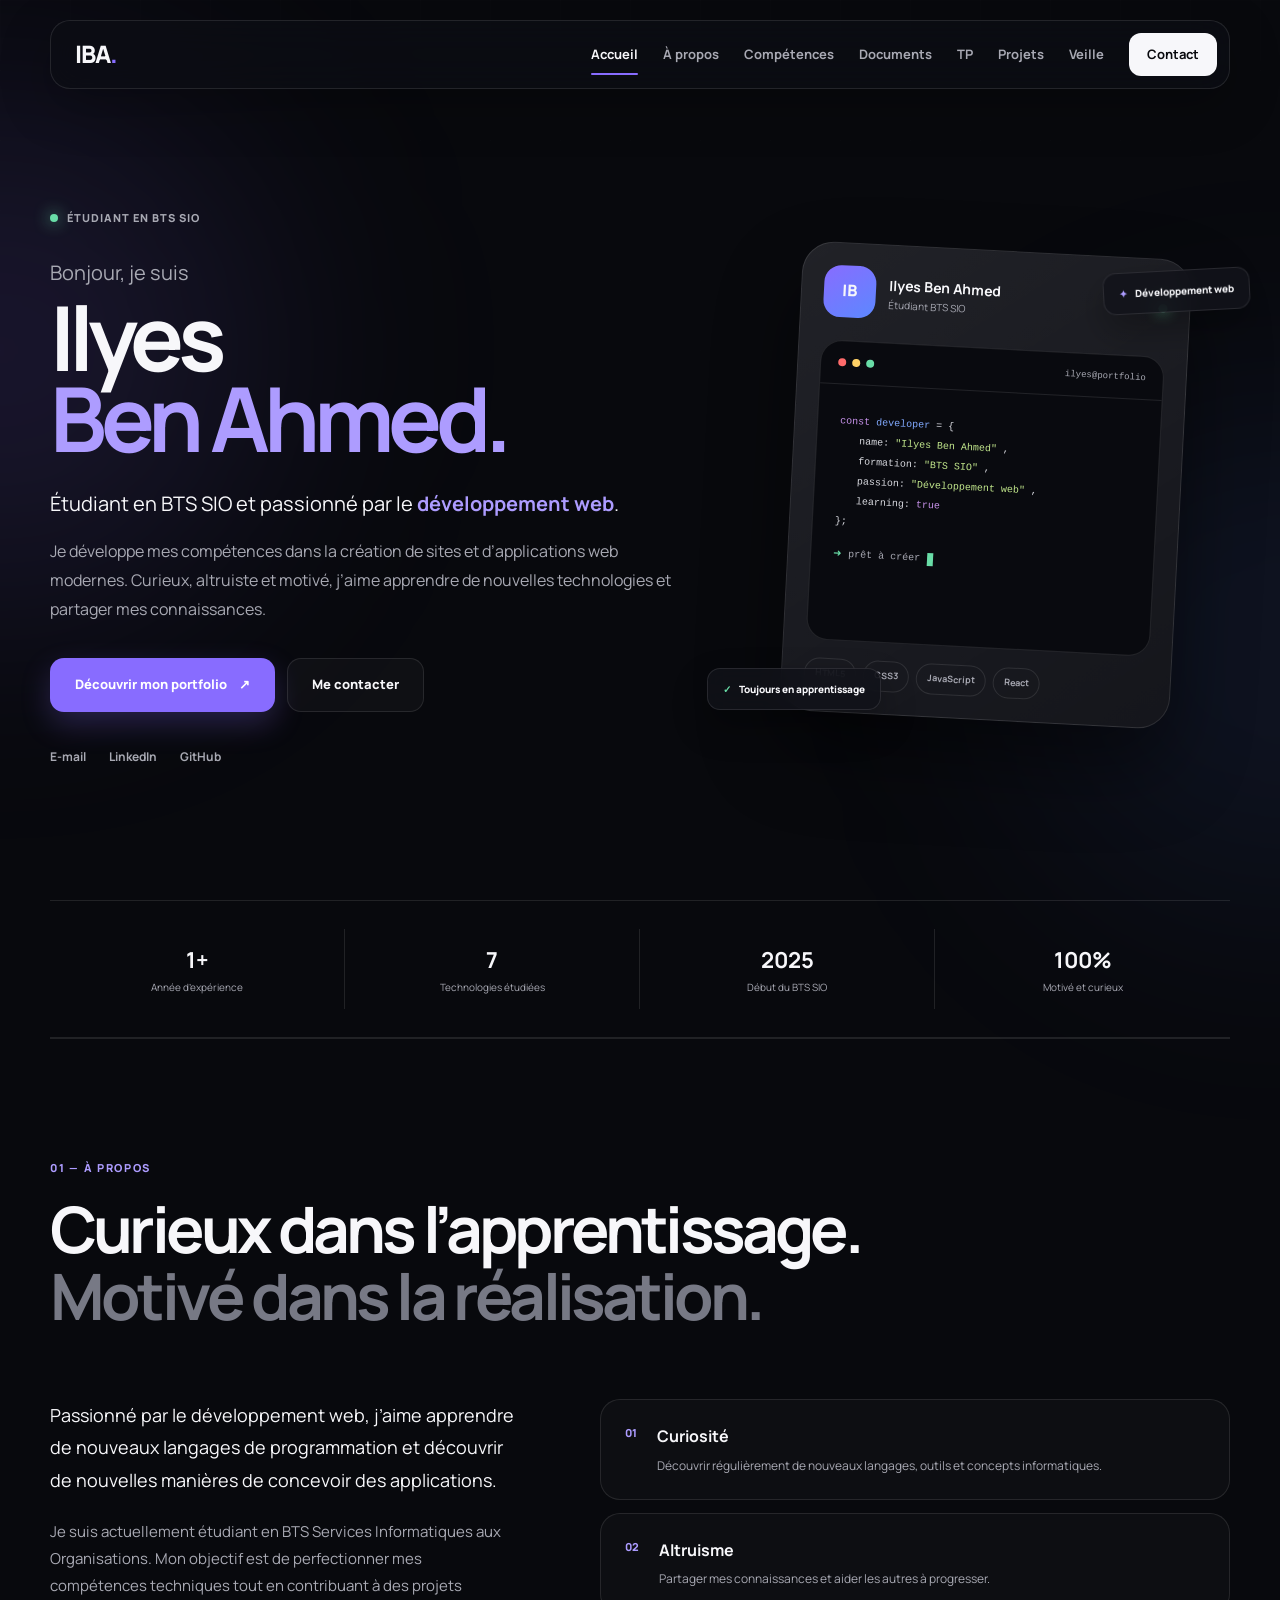
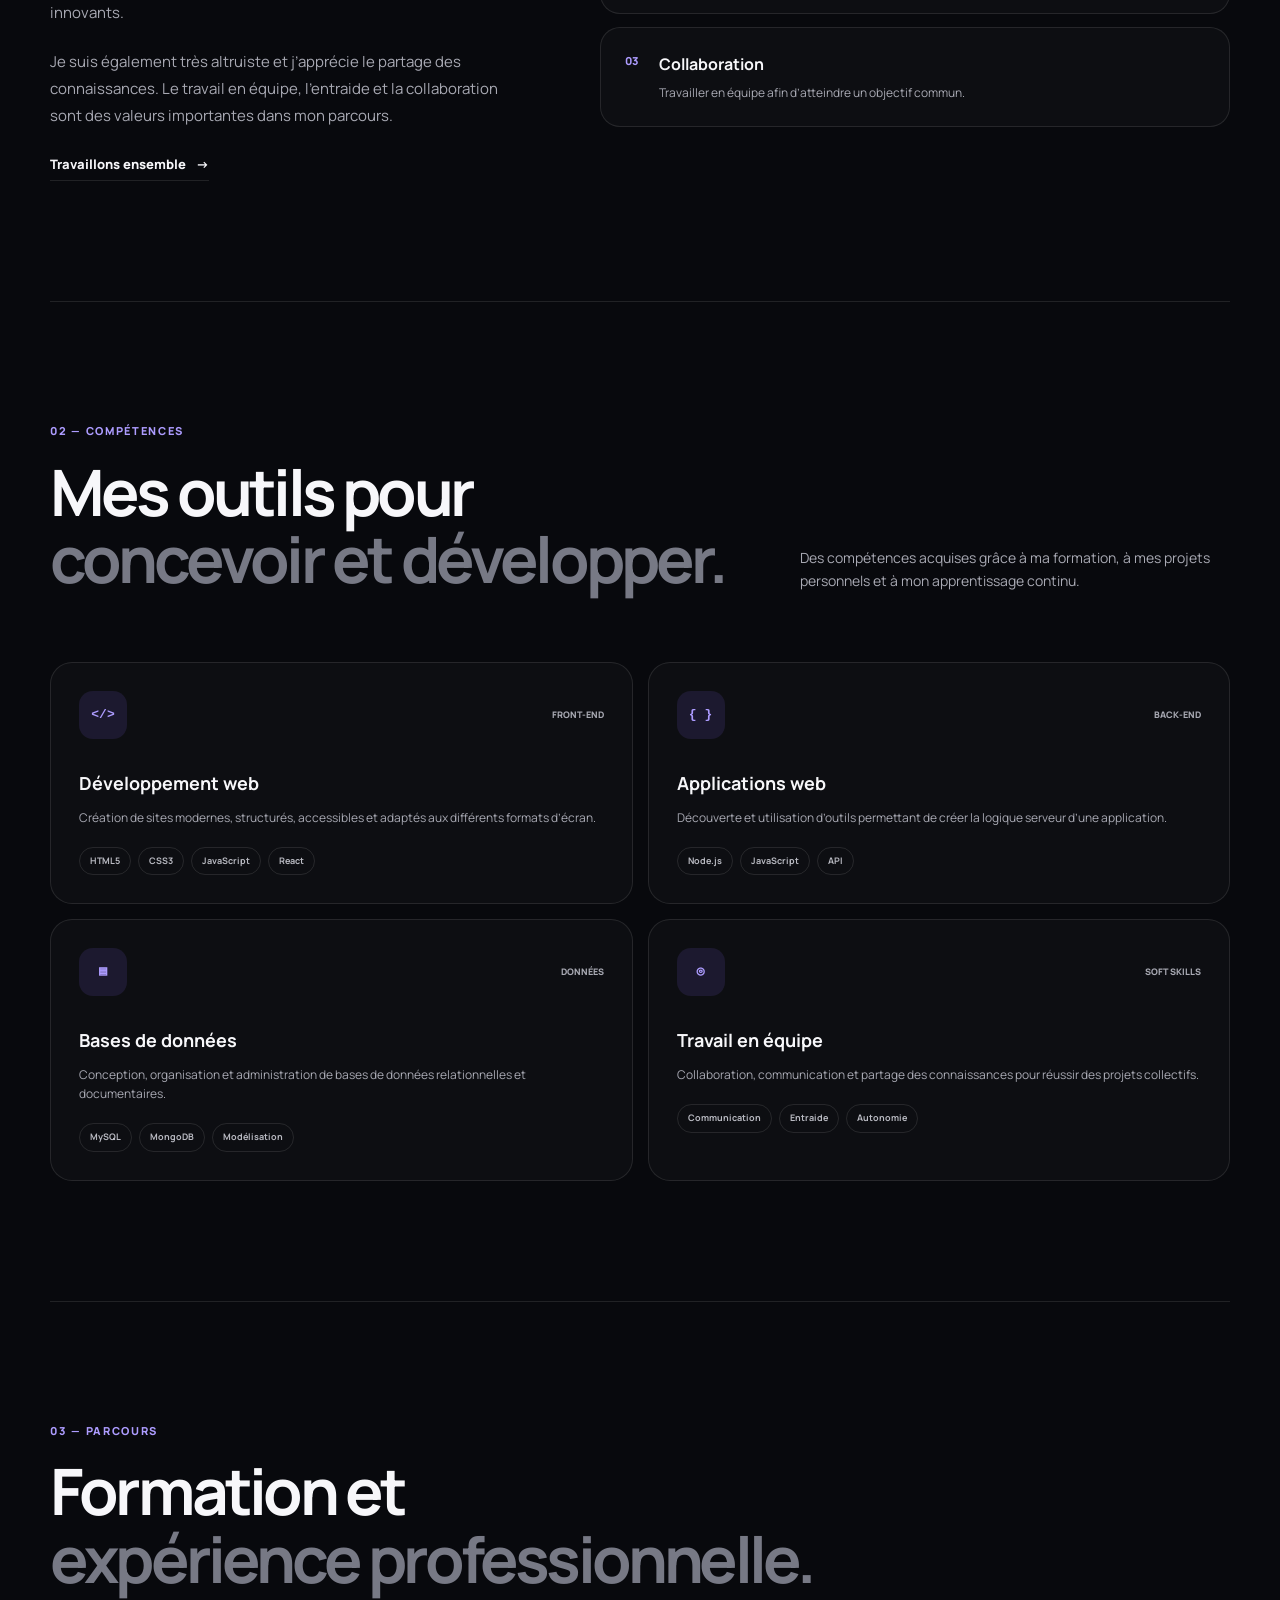
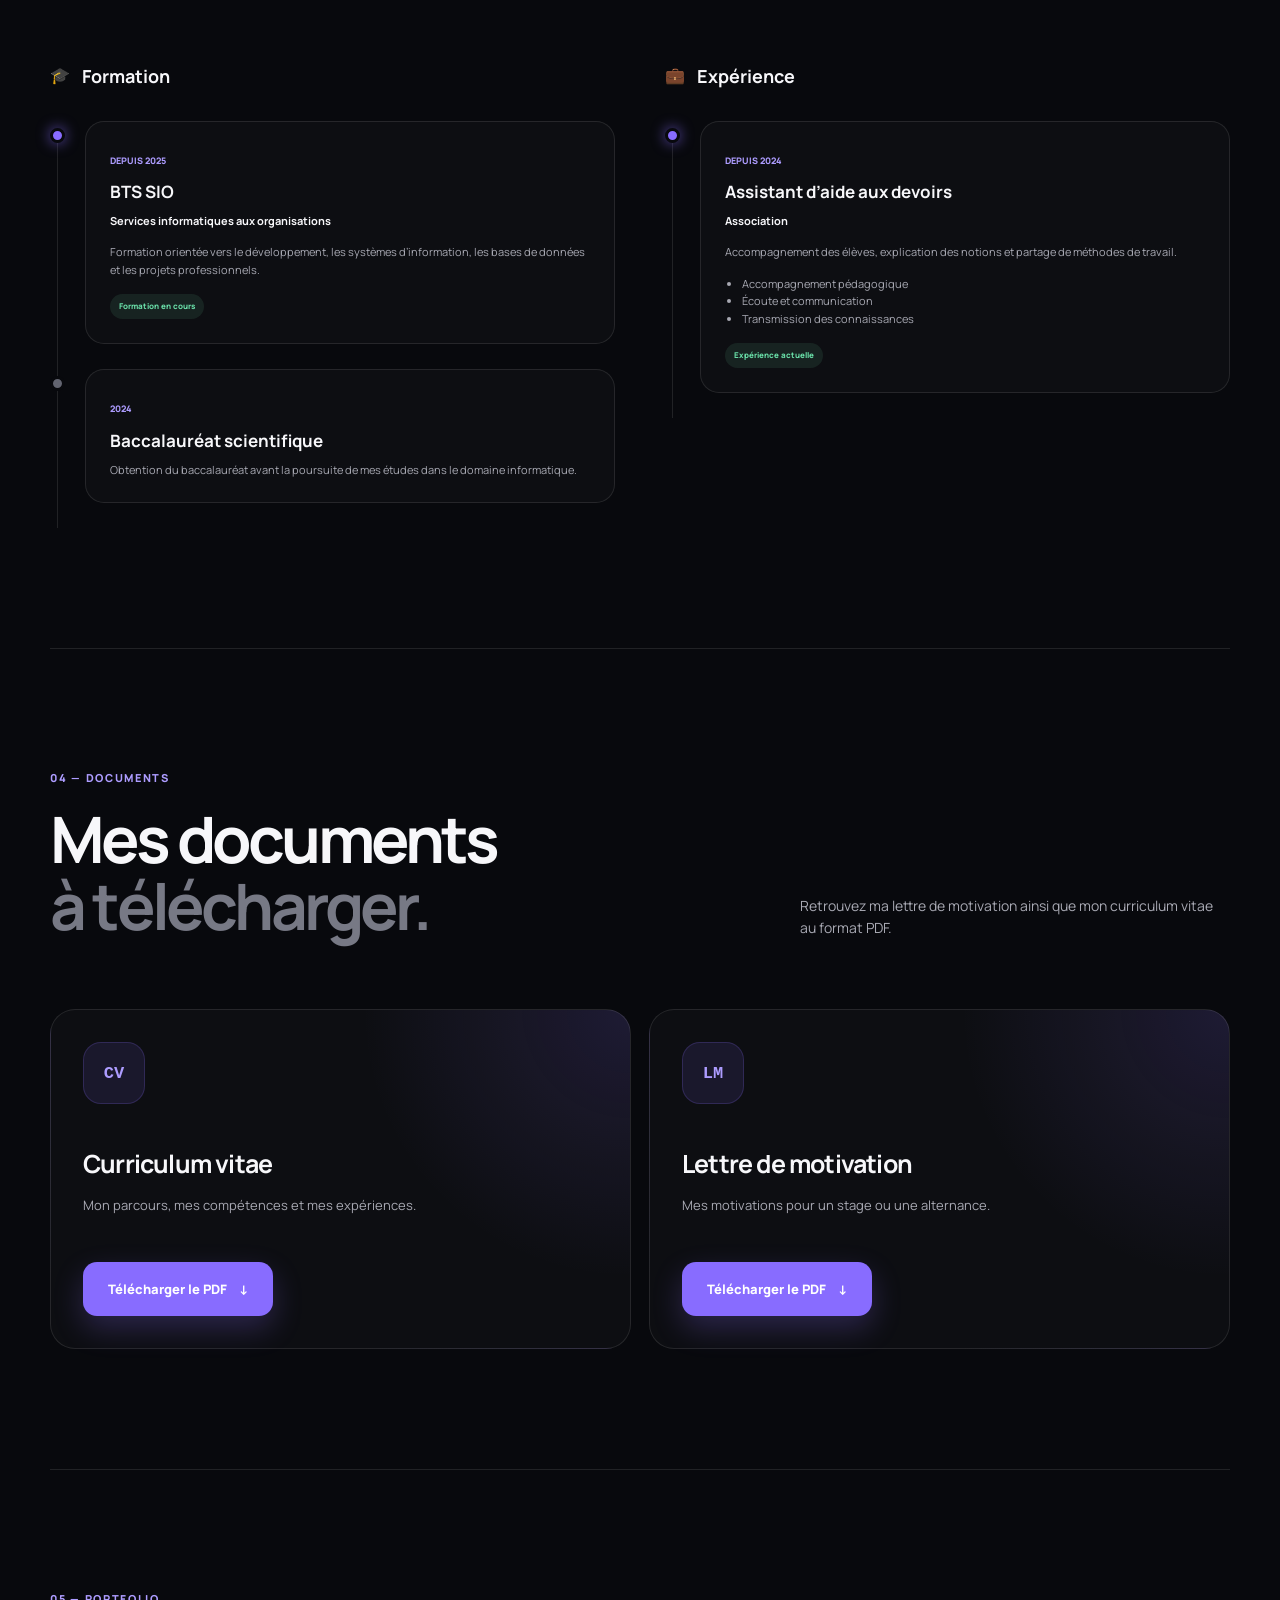
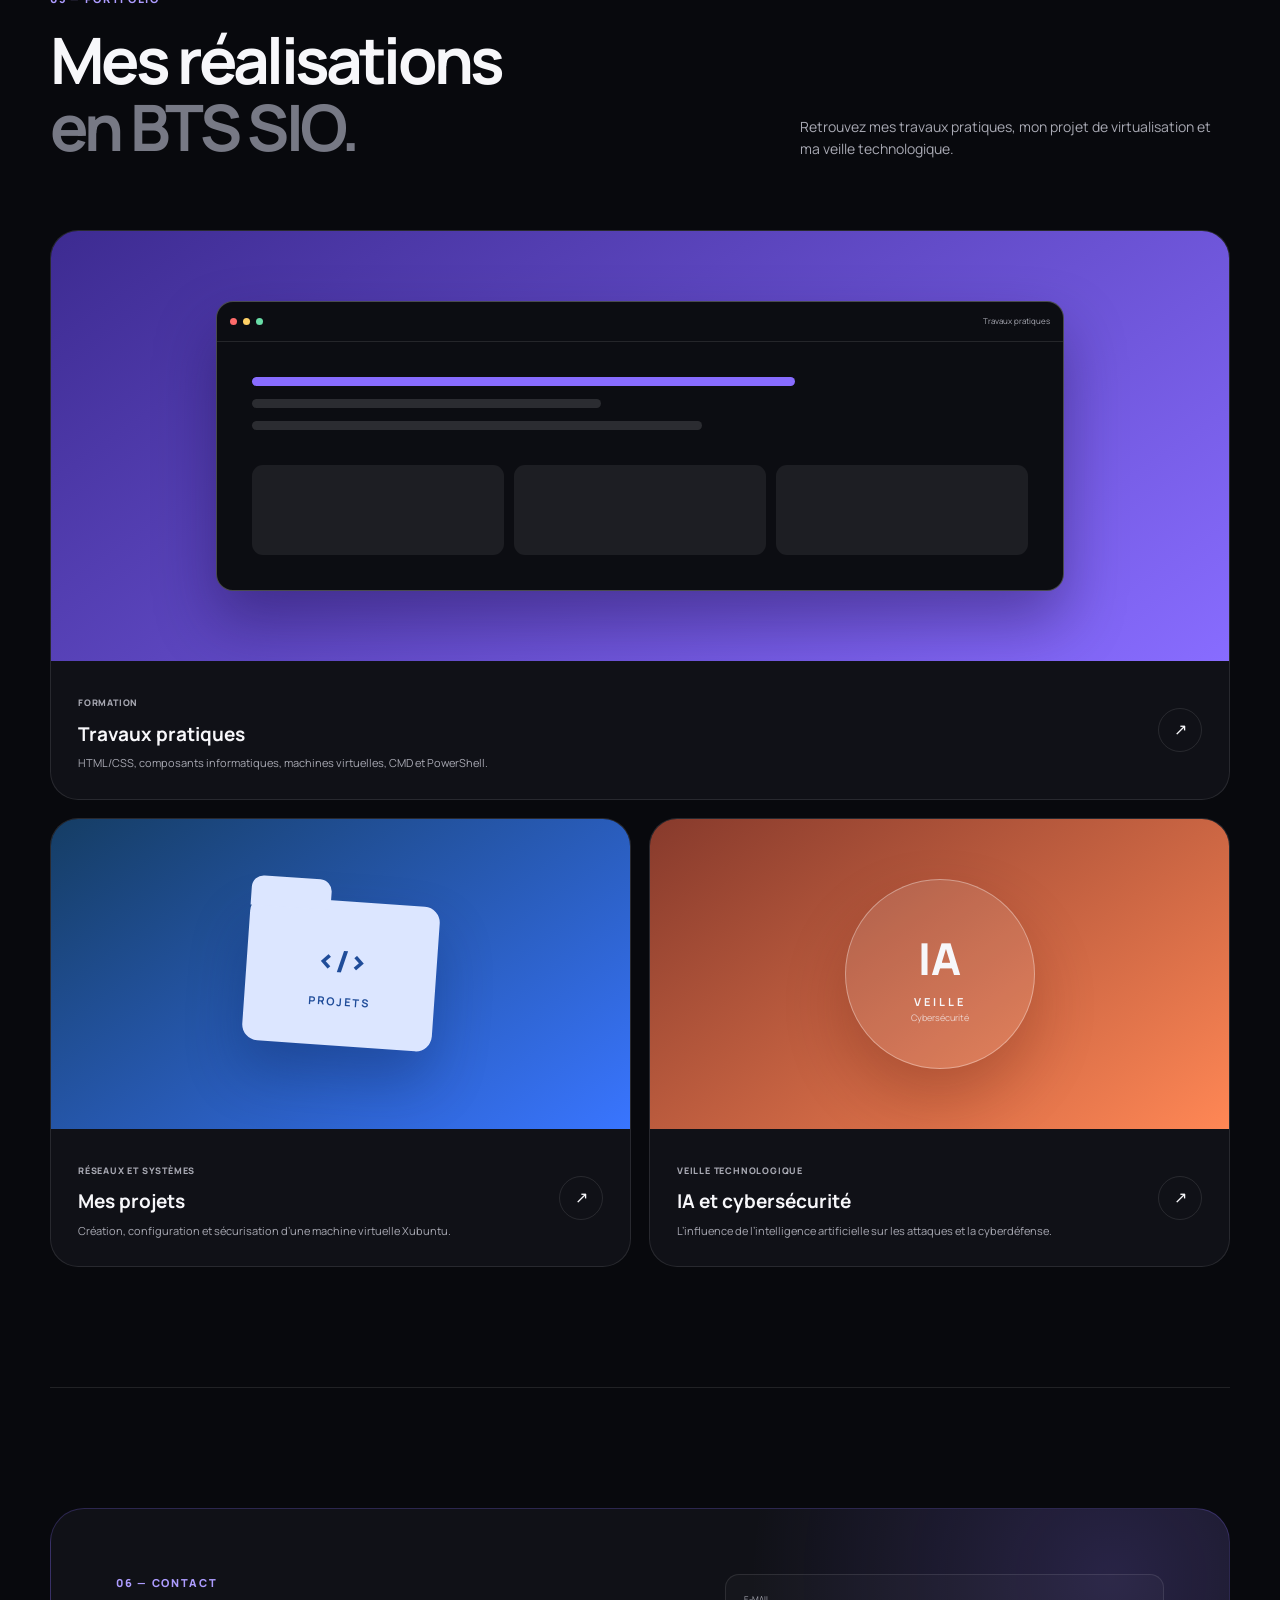
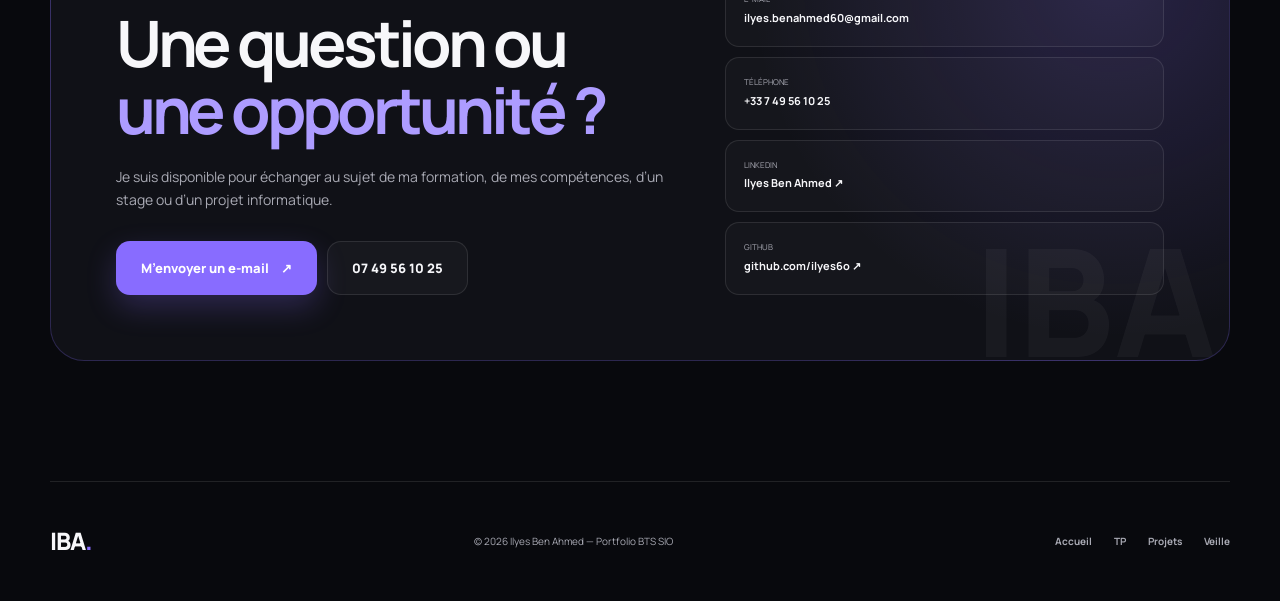
==== commit 11827e16: "Add Documents section with downloadable files Added a new 'Documents' section with downloadable CV a" ====
--- a/accueil.html
+++ b/accueil.html
@@ -47,8 +47,8 @@
         <nav class="navigation" aria-label="Navigation principale">
             <a href="accueil.html#accueil" class="active">Accueil</a>
             <a href="accueil.html#apropos">À propos</a>
+            <a href="accueil.html#competences">Compétences</a>
             <a href="accueil.html#documents">Documents</a>
-            <a href="accueil.html#competences">Compétences</a>
             <a href="tp.html">TP</a>
             <a href="projet.html">Projets</a>
             <a href="veille.html">Veille</a>
@@ -530,11 +530,73 @@
             </div>
         </section>
 
+
+<!-- Documents -->
+
+               <section class="section documents" id="documents">
+            <div class="section-header section-header-row">
+                <div>
+                    <p class="section-number">04 — Documents</p>
+ 
+                    <h2>
+                        Mes documents<br>
+                        <span>à télécharger.</span>
+                    </h2>
+                </div>
+ 
+                <p class="section-description">
+                    Retrouvez ma lettre de motivation ainsi que mon
+                    curriculum vitae au format PDF.
+                </p>
+            </div>
+ 
+            <div class="documents-grid">
+                <article class="document-card">
+                    <div class="document-icon">CV</div>
+ 
+                    <div class="document-info">
+                        <h3>Curriculum vitae</h3>
+                        <p>Mon parcours, mes compétences et mes expériences.</p>
+                    </div>
+ 
+                    <a
+                        href="documents/cv.pdf"
+                        class="button button-primary"
+                        download="CV-Ilyes-Ben-Ahmed.pdf"
+                    >
+                        Télécharger le PDF
+                        <span aria-hidden="true">↓</span>
+                    </a>
+                </article>
+ 
+                <article class="document-card">
+                    <div class="document-icon">LM</div>
+ 
+                    <div class="document-info">
+                        <h3>Lettre de motivation</h3>
+                        <p>Mes motivations pour un stage ou une alternance.</p>
+                    </div>
+ 
+                    <a
+                        href="documents/lettre-motivation.pdf"
+                        class="button button-primary"
+                        download="Lettre-de-motivation-Ilyes-Ben-Ahmed.pdf"
+                    >
+                        Télécharger le PDF
+                        <span aria-hidden="true">↓</span>
+                    </a>
+                </article>
+            </div>
+        </section>
+        </section>
+
+
+
         <!-- Portfolio -->
         <section class="section portfolio" id="portfolio">
             <div class="section-header section-header-row">
                 <div>
-                    <p class="section-number">04 — Portfolio</p>
+                    <p class="section-number">05 — Portfolio</p>
 
                     <h2>
                         Mes réalisations<br>
@@ -664,7 +726,7 @@
         <section class="section contact" id="contact">
             <div class="contact-card">
                 <div class="contact-content">
-                    <p class="section-number">05 — Contact</p>
+                    <p class="section-number">06 — Contact</p>
 
                     <h2>
                         Une question ou<br>
--- a/style.css
+++ b/style.css
@@ -2507,3 +2507,107 @@
         letter-spacing: -2px;
     }
 }
+/* ==================================================
+   SECTION DOCUMENTS
+================================================== */
+
+.documents-grid {
+    display: grid;
+    margin-top: 70px;
+    grid-template-columns: repeat(2, 1fr);
+    gap: 18px;
+}
+
+.document-card {
+    display: flex;
+    min-height: 340px;
+    padding: 32px;
+    flex-direction: column;
+    border: 1px solid var(--border);
+    border-radius: 25px;
+    background:
+        radial-gradient(
+            circle at 100% 0,
+            rgba(136, 108, 255, 0.14),
+            transparent 40%
+        ),
+        rgba(255, 255, 255, 0.025);
+    transition:
+        transform 0.3s ease,
+        border-color 0.3s ease;
+}
+
+.document-card:hover {
+    border-color: rgba(136, 108, 255, 0.42);
+    transform: translateY(-6px);
+}
+
+.document-top {
+    display: flex;
+    align-items: center;
+    justify-content: space-between;
+}
+
+.document-icon {
+    display: grid;
+    width: 62px;
+    height: 62px;
+    place-items: center;
+    border: 1px solid rgba(136, 108, 255, 0.2);
+    border-radius: 18px;
+    background: rgba(136, 108, 255, 0.11);
+    color: var(--primary-light);
+    font-family: monospace;
+    font-size: 17px;
+    font-weight: 800;
+}
+
+.document-badge {
+    padding: 7px 11px;
+    border: 1px solid var(--border);
+    border-radius: 100px;
+    color: var(--muted);
+    font-size: 9px;
+    font-weight: 800;
+    letter-spacing: 0.7px;
+}
+
+.document-info {
+    margin: 40px 0 30px;
+}
+
+.document-info h3 {
+    margin-bottom: 10px;
+    font-size: 25px;
+    letter-spacing: -0.8px;
+}
+
+.document-info p {
+    color: var(--muted);
+    font-size: 13px;
+    line-height: 1.8;
+}
+
+.document-card .button {
+    margin-top: auto;
+    align-self: flex-start;
+}
+
+@media (max-width: 900px) {
+    .documents-grid {
+        grid-template-columns: 1fr;
+    }
+}
+
+@media (max-width: 700px) {
+    .document-card {
+        min-height: 0;
+        padding: 24px;
+        border-radius: 21px;
+    }
+
+    .document-card .button {
+        width: 100%;
+        align-self: stretch;
+    }
+}
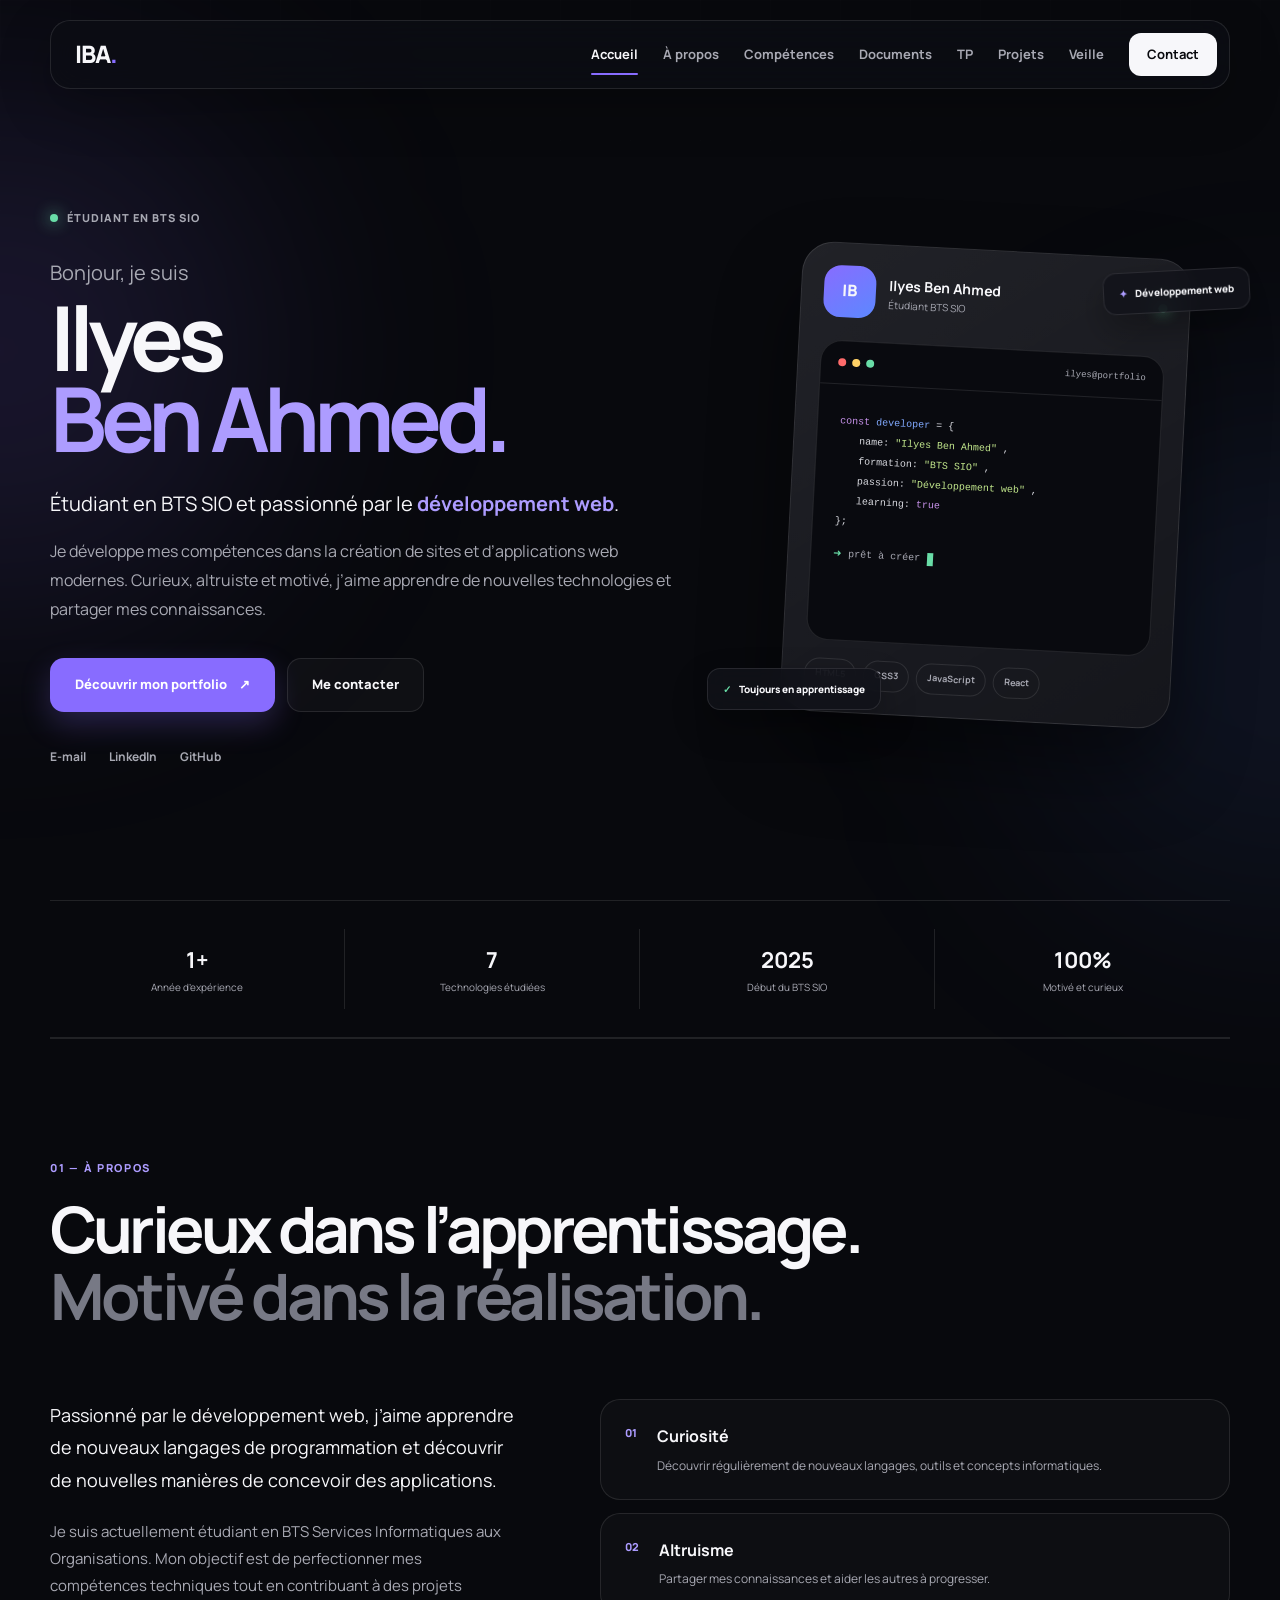
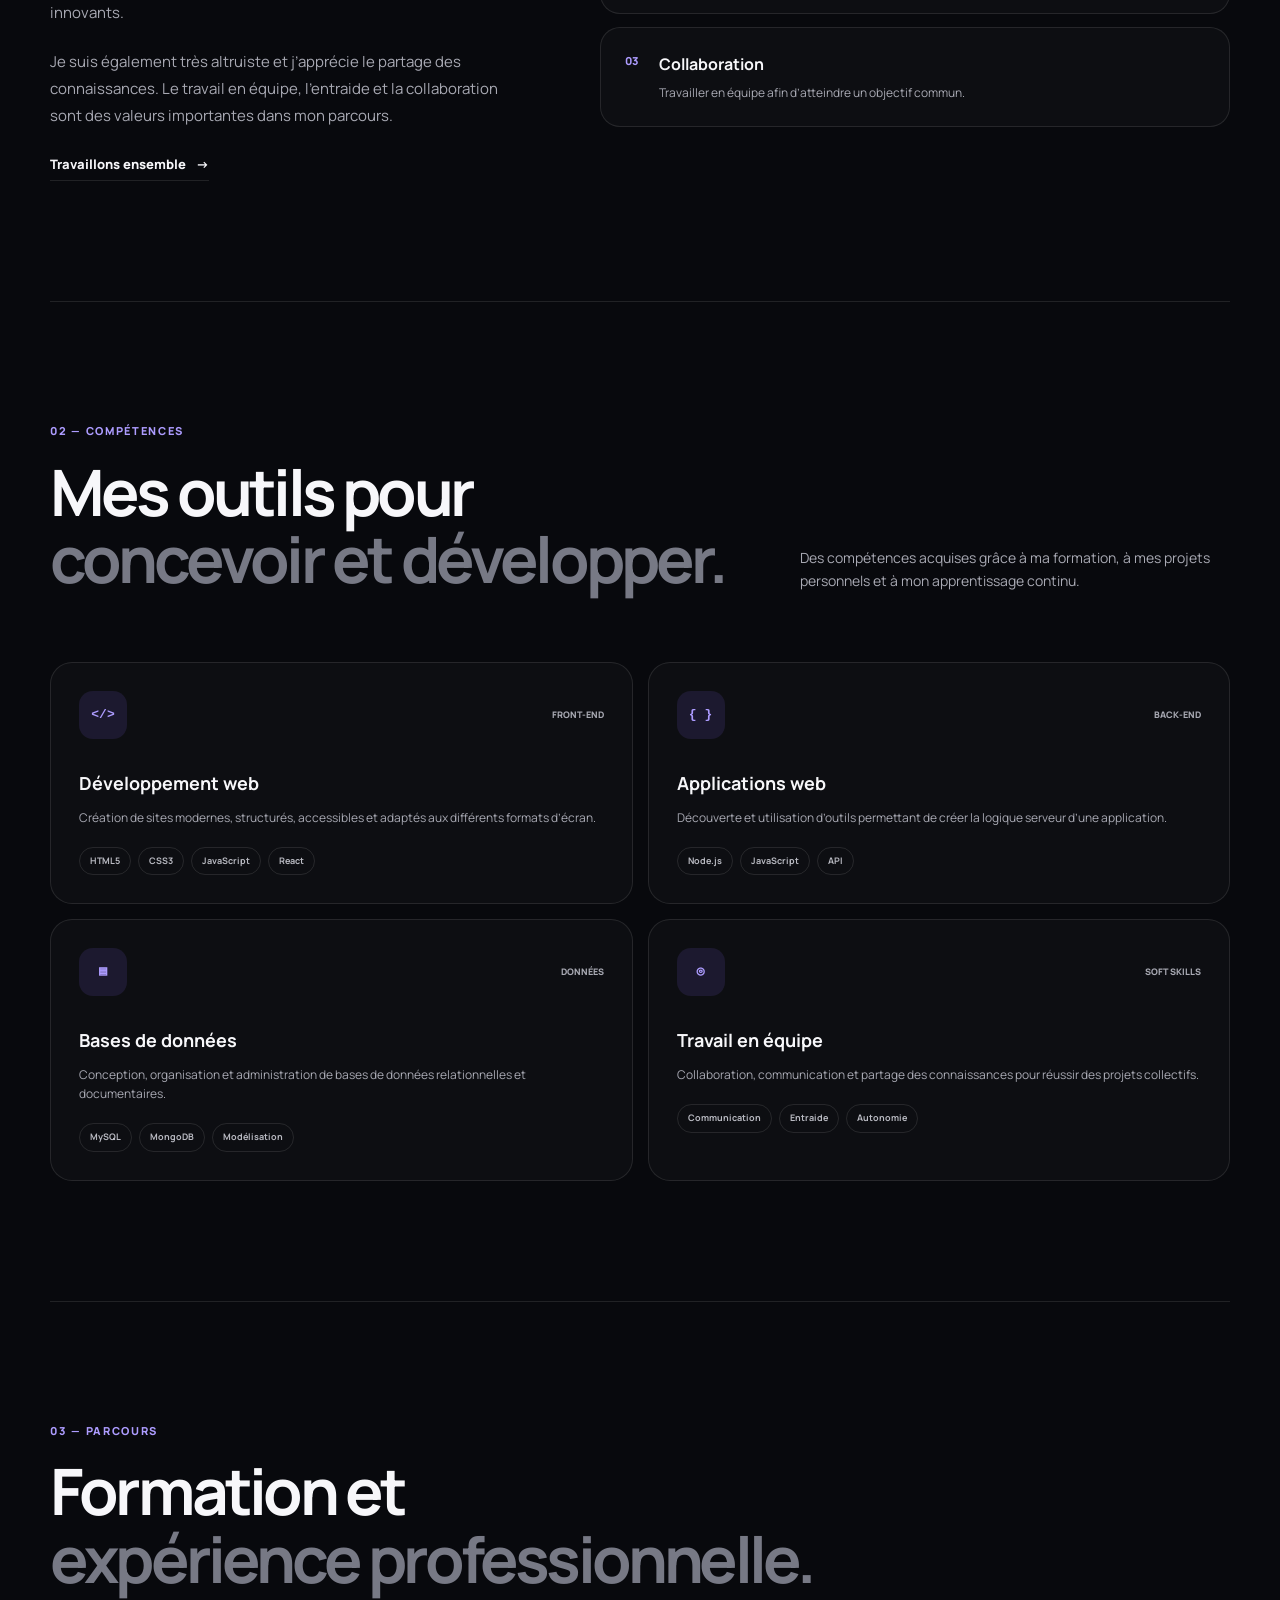
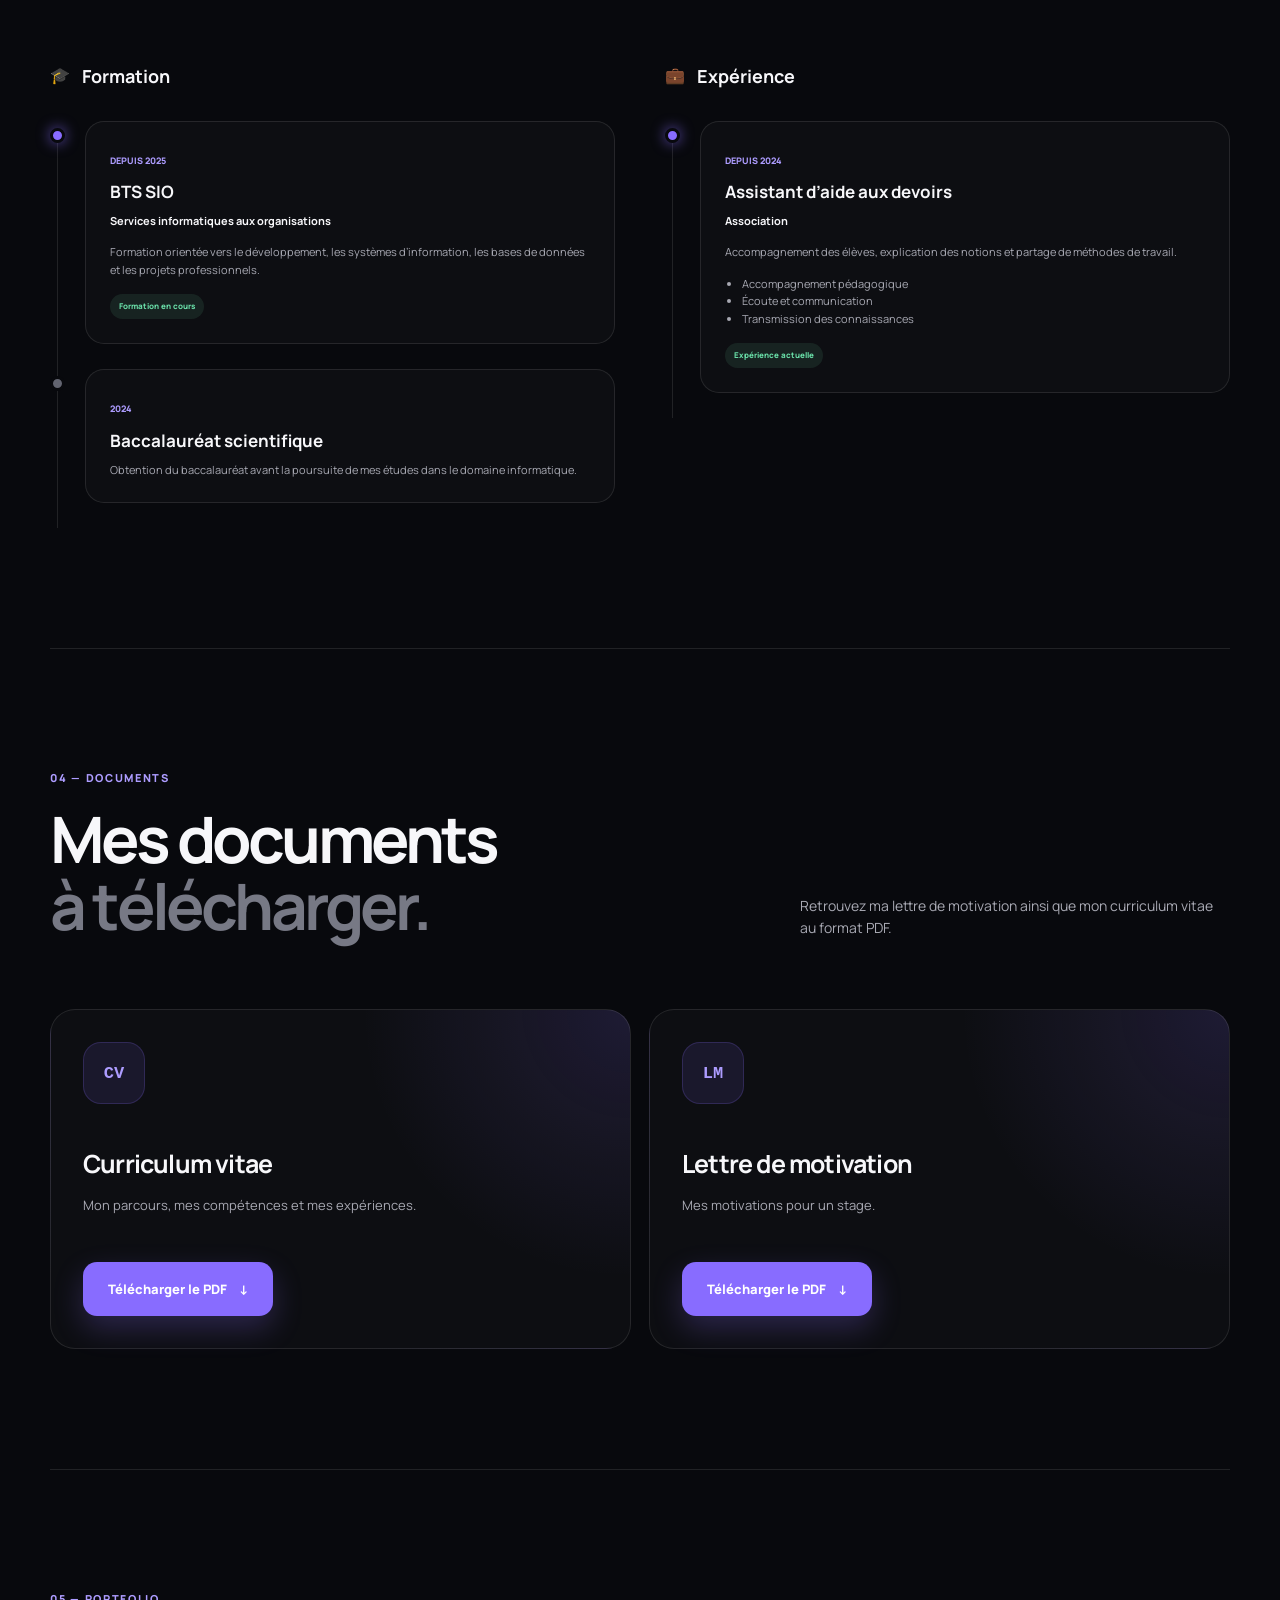
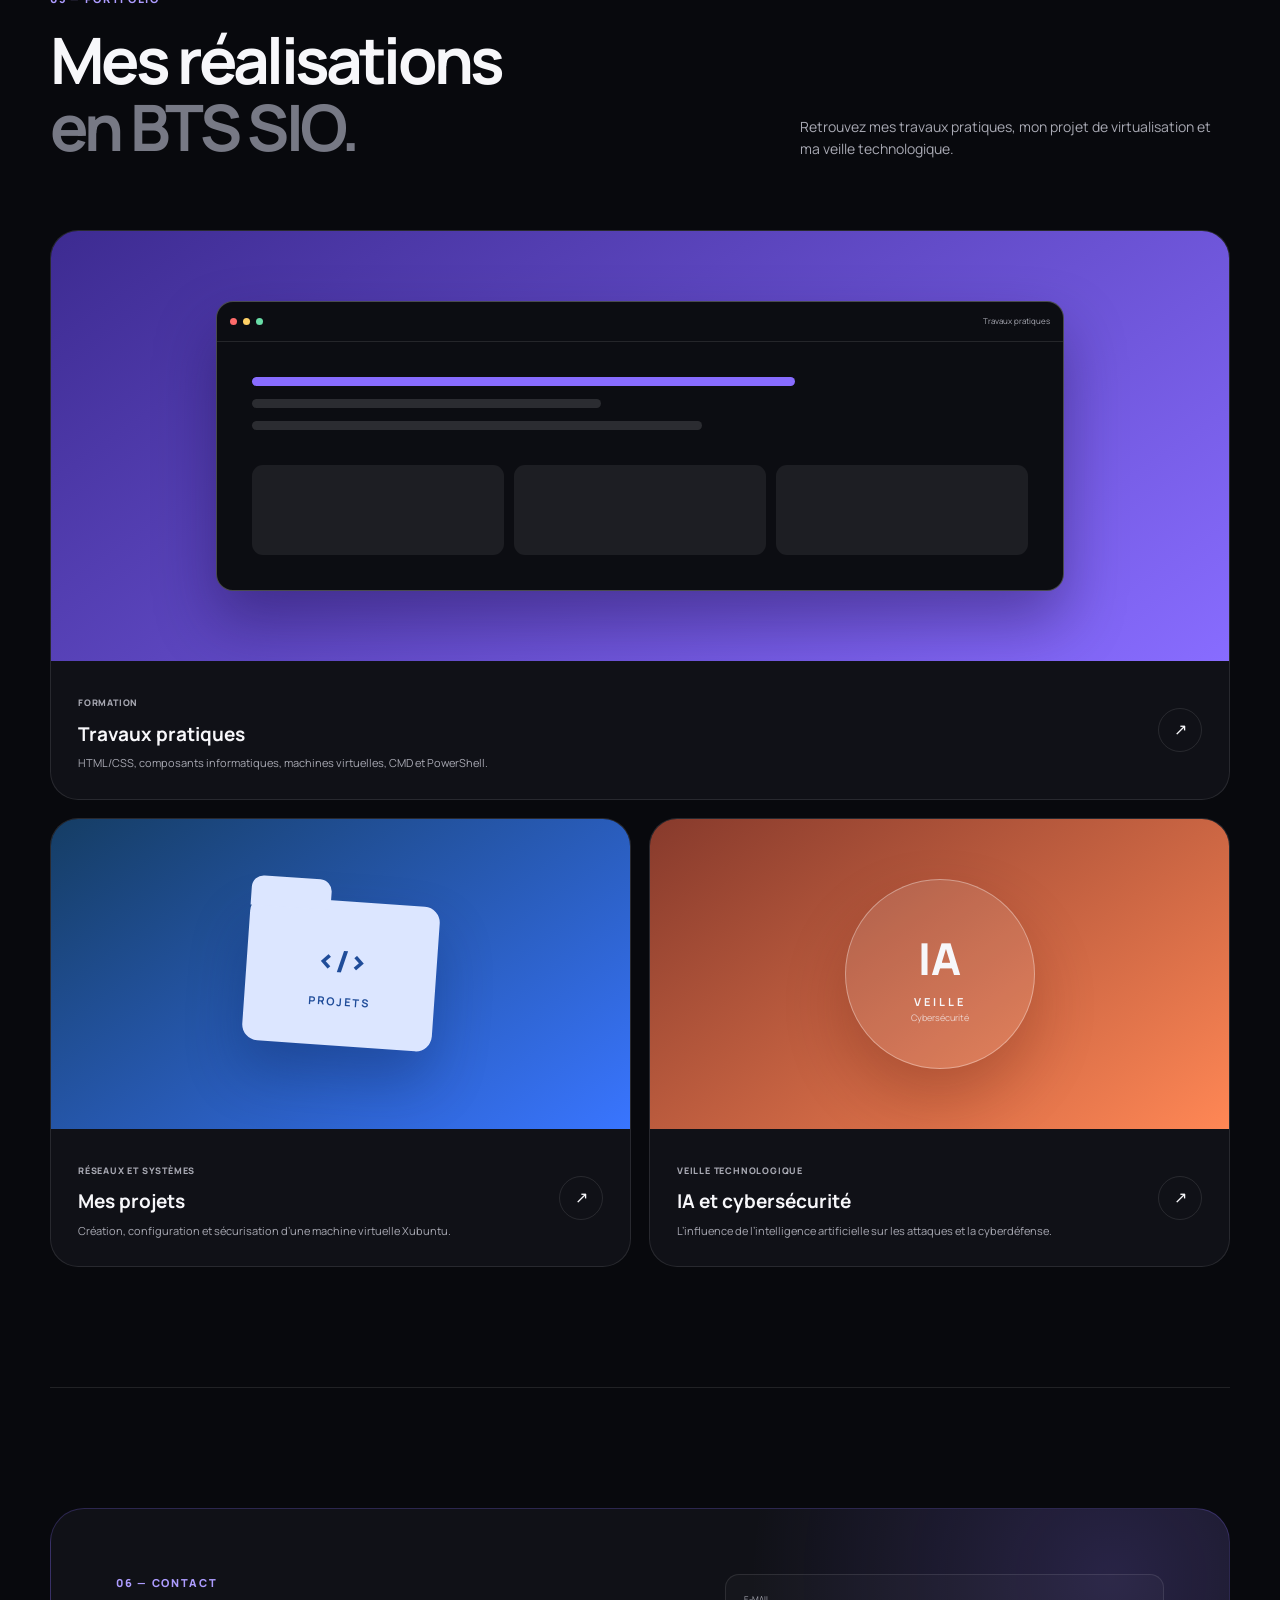
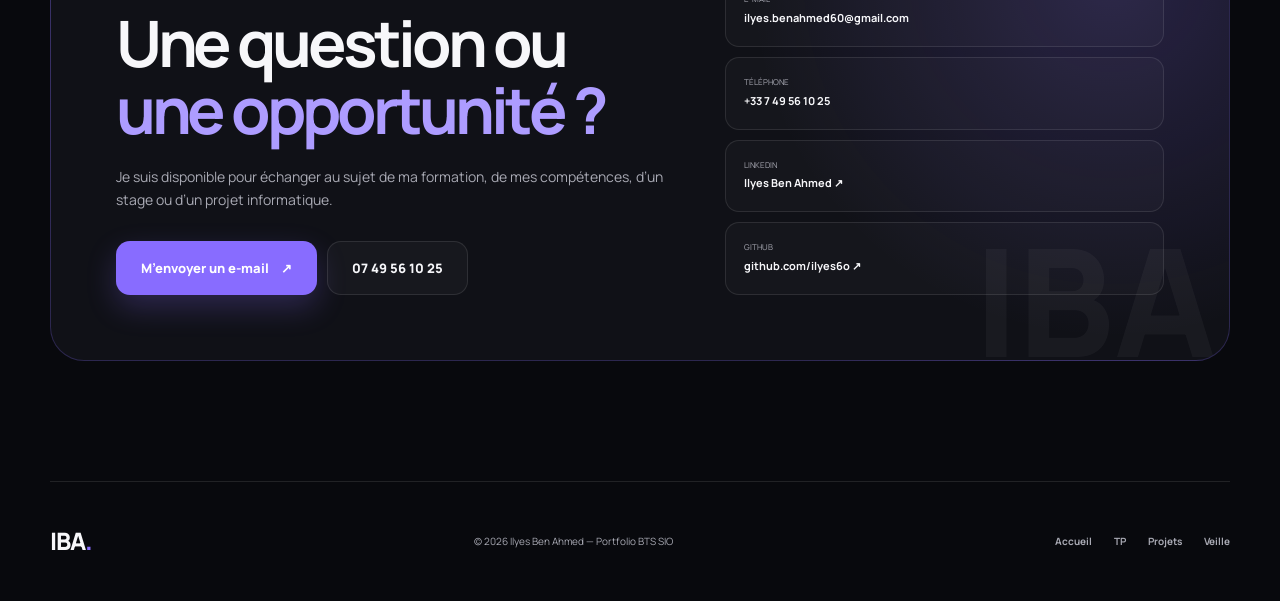
==== commit 717860ab: "Update motivation letter description and PDF link" ====
--- a/accueil.html
+++ b/accueil.html
@@ -574,11 +574,11 @@
  
                     <div class="document-info">
                         <h3>Lettre de motivation</h3>
-                        <p>Mes motivations pour un stage ou une alternance.</p>
+                        <p>Mes motivations pour un stage.</p>
                     </div>
  
                     <a
-                        href="documents/lettre-motivation.pdf"
+                        href="documents/lm.pdf"
                         class="button button-primary"
                         download="Lettre-de-motivation-Ilyes-Ben-Ahmed.pdf"
                     >
